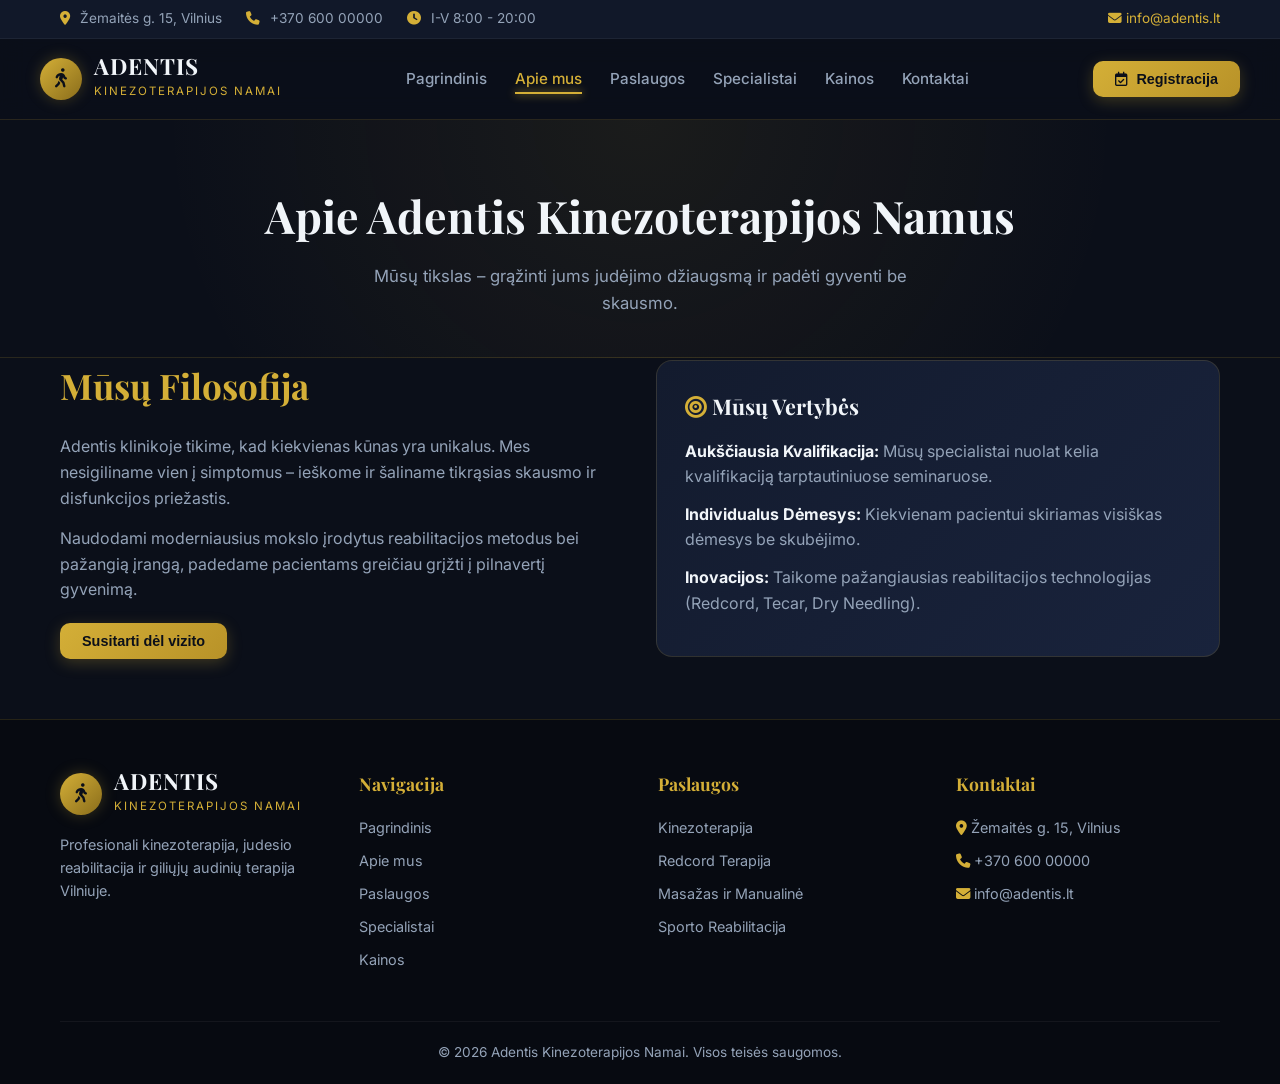
==== apie-mus.html @ c5344445 "Add files via upload" ====
<!DOCTYPE html>
<html lang="lt">
<head>
    <meta charset="UTF-8">
    <meta name="viewport" content="width=device-width, initial-scale=1.0">
    <title>Apie Mus - Adentis Kinezoterapijos Namai</title>
    <link rel="preconnect" href="https://fonts.googleapis.com">
    <link rel="preconnect" href="https://fonts.gstatic.com" crossorigin>
    <link href="https://fonts.googleapis.com/css2?family=Inter:wght@300;400;500;600;700&family=Playfair+Display:ital,wght@0,400;0,600;0,700;1,400&display=swap" rel="stylesheet">
    <link rel="stylesheet" href="https://cdnjs.cloudflare.com/ajax/libs/font-awesome/6.4.0/css/all.min.css">
    <style>
        :root {
            --bg-dark: #0b0f19;
            --bg-card: #131b2e;
            --bg-card-hover: #1c2742;
            --accent-gold: #d4af37;
            --accent-gold-light: #f3e5ab;
            --accent-gold-glow: rgba(212, 175, 55, 0.25);
            --text-main: #f1f5f9;
            --text-muted: #94a3b8;
            --border-color: rgba(212, 175, 55, 0.15);
            --border-glow: rgba(212, 175, 55, 0.4);
            --radius-lg: 16px;
            --radius-md: 10px;
            --radius-sm: 6px;
            --transition: all 0.3s cubic-bezier(0.4, 0, 0.2, 1);
        }

        * {
            margin: 0;
            padding: 0;
            box-sizing: border-box;
        }

        body {
            font-family: 'Inter', sans-serif;
            background-color: var(--bg-dark);
            color: var(--text-main);
            line-height: 1.6;
            overflow-x: hidden;
            display: flex;
            flex-direction: column;
            min-height: 100vh;
        }

        h1, h2, h3, h4, .brand-font {
            font-family: 'Playfair Display', serif;
        }

        a {
            color: inherit;
            text-decoration: none;
        }

        header {
            position: sticky;
            top: 0;
            z-index: 1000;
            background: rgba(11, 15, 25, 0.92);
            backdrop-filter: blur(12px);
            border-bottom: 1px solid var(--border-color);
        }

        .header-top {
            background: rgba(19, 27, 46, 0.8);
            border-bottom: 1px solid rgba(255, 255, 255, 0.05);
            padding: 8px 0;
            font-size: 0.85rem;
            color: var(--text-muted);
        }

        .container {
            max-width: 1200px;
            margin: 0 auto;
            padding: 0 20px;
        }

        .top-flex {
            display: flex;
            justify-content: space-between;
            align-items: center;
        }

        .top-info span {
            margin-right: 20px;
        }

        .top-info i {
            color: var(--accent-gold);
            margin-right: 6px;
        }

        .navbar {
            display: flex;
            justify-content: space-between;
            align-items: center;
            padding: 16px 0;
        }

        .logo {
            display: flex;
            align-items: center;
            gap: 12px;
        }

        .logo-icon {
            width: 42px;
            height: 42px;
            border-radius: 50%;
            background: linear-gradient(135deg, var(--accent-gold), #8a6d1b);
            display: flex;
            align-items: center;
            justify-content: center;
            color: #0b0f19;
            font-size: 1.2rem;
            box-shadow: 0 0 15px var(--accent-gold-glow);
        }

        .logo-text h2 {
            font-size: 1.4rem;
            letter-spacing: 1px;
            color: var(--text-main);
            text-transform: uppercase;
            line-height: 1;
        }

        .logo-text span {
            font-size: 0.72rem;
            color: var(--accent-gold);
            letter-spacing: 2px;
            text-transform: uppercase;
        }

        .nav-menu {
            display: flex;
            list-style: none;
            gap: 28px;
            align-items: center;
        }

        .nav-link {
            font-size: 0.95rem;
            font-weight: 500;
            color: var(--text-muted);
            transition: var(--transition);
            position: relative;
            padding: 6px 0;
        }

        .nav-link:hover, .nav-link.active {
            color: var(--accent-gold);
        }

        .nav-link.active::after {
            content: '';
            position: absolute;
            bottom: 0;
            left: 0;
            width: 100%;
            height: 2px;
            background: var(--accent-gold);
            box-shadow: 0 0 8px var(--accent-gold);
        }

        .btn-gold {
            background: linear-gradient(135deg, var(--accent-gold), #b89228);
            color: #0b0f19;
            padding: 10px 22px;
            border-radius: var(--radius-md);
            font-weight: 600;
            font-size: 0.9rem;
            border: none;
            cursor: pointer;
            transition: var(--transition);
            display: inline-flex;
            align-items: center;
            gap: 8px;
            box-shadow: 0 4px 15px var(--accent-gold-glow);
        }

        .btn-gold:hover {
            transform: translateY(-2px);
            box-shadow: 0 6px 20px rgba(212, 175, 55, 0.4);
            background: linear-gradient(135deg, #e5be42, var(--accent-gold));
        }

        .btn-outline {
            background: transparent;
            border: 1px solid var(--accent-gold);
            color: var(--accent-gold);
            padding: 10px 22px;
            border-radius: var(--radius-md);
            font-weight: 600;
            font-size: 0.9rem;
            cursor: pointer;
            transition: var(--transition);
            display: inline-flex;
            align-items: center;
            gap: 8px;
        }

        .btn-outline:hover {
            background: var(--accent-gold-glow);
            color: var(--accent-gold-light);
        }

        .page-hero {
            padding: 60px 0 40px;
            text-align: center;
            background: radial-gradient(circle at top center, rgba(212, 175, 55, 0.08) 0%, transparent 70%);
            border-bottom: 1px solid var(--border-color);
        }

        .page-hero h1 {
            font-size: 2.8rem;
            margin-bottom: 12px;
            color: var(--text-main);
        }

        .page-hero p {
            color: var(--text-muted);
            max-width: 600px;
            margin: 0 auto;
            font-size: 1.05rem;
        }

        main {
            flex: 1;
            padding: 50px 0;
        }

        .grid-3 {
            display: grid;
            grid-template-columns: repeat(auto-fit, minmax(320px, 1fr));
            gap: 28px;
        }

        .grid-2 {
            display: grid;
            grid-template-columns: repeat(auto-fit, minmax(450px, 1fr));
            gap: 32px;
        }

        .card {
            background: var(--bg-card);
            border: 1px solid var(--border-color);
            border-radius: var(--radius-lg);
            padding: 28px;
            transition: var(--transition);
        }

        .card:hover {
            transform: translateY(-5px);
            border-color: var(--border-glow);
            box-shadow: 0 10px 30px rgba(0, 0, 0, 0.4);
        }

        .card-icon {
            width: 54px;
            height: 54px;
            border-radius: 12px;
            background: rgba(212, 175, 55, 0.1);
            color: var(--accent-gold);
            display: flex;
            align-items: center;
            justify-content: center;
            font-size: 1.5rem;
            margin-bottom: 20px;
        }

        .card h3 {
            font-size: 1.35rem;
            margin-bottom: 12px;
        }

        .card p {
            color: var(--text-muted);
            font-size: 0.95rem;
            margin-bottom: 20px;
        }

        footer {
            background: #070a11;
            border-top: 1px solid var(--border-color);
            padding: 50px 0 20px;
            margin-top: auto;
        }

        .footer-grid {
            display: grid;
            grid-template-columns: repeat(auto-fit, minmax(220px, 1fr));
            gap: 35px;
            margin-bottom: 40px;
        }

        .footer-col h4 {
            font-size: 1.1rem;
            color: var(--accent-gold);
            margin-bottom: 18px;
        }

        .footer-col p, .footer-col li {
            color: var(--text-muted);
            font-size: 0.9rem;
            margin-bottom: 10px;
            list-style: none;
        }

        .footer-col a:hover {
            color: var(--accent-gold);
        }

        .footer-bottom {
            text-align: center;
            padding-top: 20px;
            border-top: 1px solid rgba(255,255,255,0.05);
            color: var(--text-muted);
            font-size: 0.85rem;
        }

        .modal-overlay {
            position: fixed;
            top: 0;
            left: 0;
            width: 100%;
            height: 100%;
            background: rgba(0,0,0,0.8);
            backdrop-filter: blur(8px);
            z-index: 2000;
            display: none;
            align-items: center;
            justify-content: center;
            padding: 20px;
        }

        .modal-overlay.active {
            display: flex;
        }

        .modal {
            background: var(--bg-card);
            border: 1px solid var(--border-glow);
            border-radius: var(--radius-lg);
            width: 100%;
            max-width: 550px;
            padding: 32px;
            position: relative;
            box-shadow: 0 20px 50px rgba(0,0,0,0.6);
        }

        .modal-close {
            position: absolute;
            top: 18px;
            right: 18px;
            background: transparent;
            border: none;
            color: var(--text-muted);
            font-size: 1.2rem;
            cursor: pointer;
        }

        .modal-close:hover {
            color: var(--accent-gold);
        }

        .form-group {
            margin-bottom: 18px;
        }

        .form-group label {
            display: block;
            margin-bottom: 6px;
            font-size: 0.88rem;
            color: var(--text-muted);
        }

        .form-control {
            width: 100%;
            padding: 12px 14px;
            background: #0b0f19;
            border: 1px solid var(--border-color);
            border-radius: var(--radius-md);
            color: var(--text-main);
            font-size: 0.95rem;
        }

        .form-control:focus {
            outline: none;
            border-color: var(--accent-gold);
        }
    </style>
</head>
<body>
    <div class="header-top">
        <div class="container top-flex">
            <div class="top-info">
                <span><i class="fa-solid fa-location-dot"></i> Žemaitės g. 15, Vilnius</span>
                <span><i class="fa-solid fa-phone"></i> +370 600 00000</span>
                <span><i class="fa-solid fa-clock"></i> I-V 8:00 - 20:00</span>
            </div>
            <div>
                <a href="kontaktai.html" style="color: var(--accent-gold);"><i class="fa-solid fa-envelope"></i> info@adentis.lt</a>
            </div>
        </div>
    </div>

    <header>
        <div class="container navbar">
            <a href="index.html" class="logo">
                <div class="logo-icon"><i class="fa-solid fa-person-walking"></i></div>
                <div class="logo-text">
                    <h2>ADENTIS</h2>
                    <span>Kinezoterapijos Namai</span>
                </div>
            </a>
            <ul class="nav-menu">
                <li><a href="index.html" class="nav-link ">Pagrindinis</a></li>
                <li><a href="apie-mus.html" class="nav-link active">Apie mus</a></li>
                <li><a href="paslaugos.html" class="nav-link ">Paslaugos</a></li>
                <li><a href="specialistai.html" class="nav-link ">Specialistai</a></li>
                <li><a href="kainos.html" class="nav-link ">Kainos</a></li>
                <li><a href="kontaktai.html" class="nav-link ">Kontaktai</a></li>
            </ul>
            <button class="btn-gold" onclick="openModal()"><i class="fa-regular fa-calendar-check"></i> Registracija</button>
        </div>
    </header>

    <div class="page-hero">
        <div class="container">
            <h1>Apie Adentis Kinezoterapijos Namus</h1>
            <p>Mūsų tikslas – grąžinti jums judėjimo džiaugsmą ir padėti gyventi be skausmo.</p>
        </div>
    </div>

    <main class="container">
        <div class="grid-2" style="align-items: center; margin-bottom: 60px;">
            <div>
                <h2 style="font-size: 2.2rem; margin-bottom: 20px; color: var(--accent-gold);">Mūsų Filosofija</h2>
                <p style="color: var(--text-muted); margin-bottom: 15px;">Adentis klinikoje tikime, kad kiekvienas kūnas yra unikalus. Mes nesigiliname vien į simptomus – ieškome ir šaliname tikrąsias skausmo ir disfunkcijos priežastis.</p>
                <p style="color: var(--text-muted); margin-bottom: 20px;">Naudodami moderniausius mokslo įrodytus reabilitacijos metodus bei pažangią įrangą, padedame pacientams greičiau grįžti į pilnavertį gyvenimą.</p>
                <button class="btn-gold" onclick="openModal()">Susitarti dėl vizito</button>
            </div>
            <div class="card" style="background: linear-gradient(135deg, var(--bg-card), #19233c);">
                <h3 style="margin-bottom: 15px;"><i class="fa-solid fa-bullseye" style="color: var(--accent-gold);"></i> Mūsų Vertybės</h3>
                <ul style="list-style: none; color: var(--text-muted);">
                    <li style="margin-bottom: 12px;"><strong style="color: var(--text-main);">Aukščiausia Kvalifikacija:</strong> Mūsų specialistai nuolat kelia kvalifikaciją tarptautiniuose seminaruose.</li>
                    <li style="margin-bottom: 12px;"><strong style="color: var(--text-main);">Individualus Dėmesys:</strong> Kiekvienam pacientui skiriamas visiškas dėmesys be skubėjimo.</li>
                    <li style="margin-bottom: 12px;"><strong style="color: var(--text-main);">Inovacijos:</strong> Taikome pažangiausias reabilitacijos technologijas (Redcord, Tecar, Dry Needling).</li>
                </ul>
            </div>
        </div>
    </main>

    <footer>
        <div class="container">
            <div class="footer-grid">
                <div class="footer-col">
                    <div class="logo" style="margin-bottom: 15px;">
                        <div class="logo-icon"><i class="fa-solid fa-person-walking"></i></div>
                        <div class="logo-text">
                            <h2>ADENTIS</h2>
                            <span>Kinezoterapijos Namai</span>
                        </div>
                    </div>
                    <p>Profesionali kinezoterapija, judesio reabilitacija ir giliųjų audinių terapija Vilniuje.</p>
                </div>
                <div class="footer-col">
                    <h4>Navigacija</h4>
                    <ul>
                        <li><a href="index.html">Pagrindinis</a></li>
                        <li><a href="apie-mus.html">Apie mus</a></li>
                        <li><a href="paslaugos.html">Paslaugos</a></li>
                        <li><a href="specialistai.html">Specialistai</a></li>
                        <li><a href="kainos.html">Kainos</a></li>
                    </ul>
                </div>
                <div class="footer-col">
                    <h4>Paslaugos</h4>
                    <ul>
                        <li><a href="paslaugos.html">Kinezoterapija</a></li>
                        <li><a href="paslaugos.html">Redcord Terapija</a></li>
                        <li><a href="paslaugos.html">Masažas ir Manualinė</a></li>
                        <li><a href="paslaugos.html">Sporto Reabilitacija</a></li>
                    </ul>
                </div>
                <div class="footer-col">
                    <h4>Kontaktai</h4>
                    <p><i class="fa-solid fa-location-dot" style="color:var(--accent-gold);"></i> Žemaitės g. 15, Vilnius</p>
                    <p><i class="fa-solid fa-phone" style="color:var(--accent-gold);"></i> +370 600 00000</p>
                    <p><i class="fa-solid fa-envelope" style="color:var(--accent-gold);"></i> info@adentis.lt</p>
                </div>
            </div>
            <div class="footer-bottom">
                <p>&copy; 2026 Adentis Kinezoterapijos Namai. Visos teisės saugomos.</p>
            </div>
        </div>
    </footer>

    <div class="modal-overlay" id="bookingModal">
        <div class="modal">
            <button class="modal-close" onclick="closeModal()"><i class="fa-solid fa-xmark"></i></button>
            <h2 style="margin-bottom: 8px; color: var(--accent-gold);">Registracija Vizitui</h2>
            <p style="color: var(--text-muted); font-size:0.9rem; margin-bottom:20px;">Užpildykite formą ir mes susisieksime patvirtinti laiką.</p>
            <form onsubmit="handleBooking(event)">
                <div class="form-group">
                    <label>Vardas Pavardė</label>
                    <input type="text" class="form-control" required placeholder="Vardas Pavardė">
                </div>
                <div class="form-group">
                    <label>Telefonas</label>
                    <input type="tel" class="form-control" required placeholder="+370 600 00000">
                </div>
                <div class="form-group">
                    <label>Paslauga</label>
                    <select class="form-control">
                        <option>Kinezoterapeuto konsultacija</option>
                        <option>Redcord terapija</option>
                        <option>Gydomasis masažas</option>
                        <option>Manualinė terapija</option>
                    </select>
                </div>
                <div class="form-group">
                    <label>Pageidaujama data</label>
                    <input type="date" class="form-control" required>
                </div>
                <button type="submit" class="btn-gold" style="width:100%; justify-content:center; margin-top:10px;">Potvirtinti Registraciją</button>
            </form>
        </div>
    </div>

    <script>
        function openModal() {
            document.getElementById('bookingModal').classList.add('active');
        }
        function closeModal() {
            document.getElementById('bookingModal').classList.remove('active');
        }
        function handleBooking(e) {
            e.preventDefault();
            alert('Ačiū! Jūsų registracija gauta. Susisieksime artimiausiu metu.');
            closeModal();
        }
    </script>
</body>
</html>
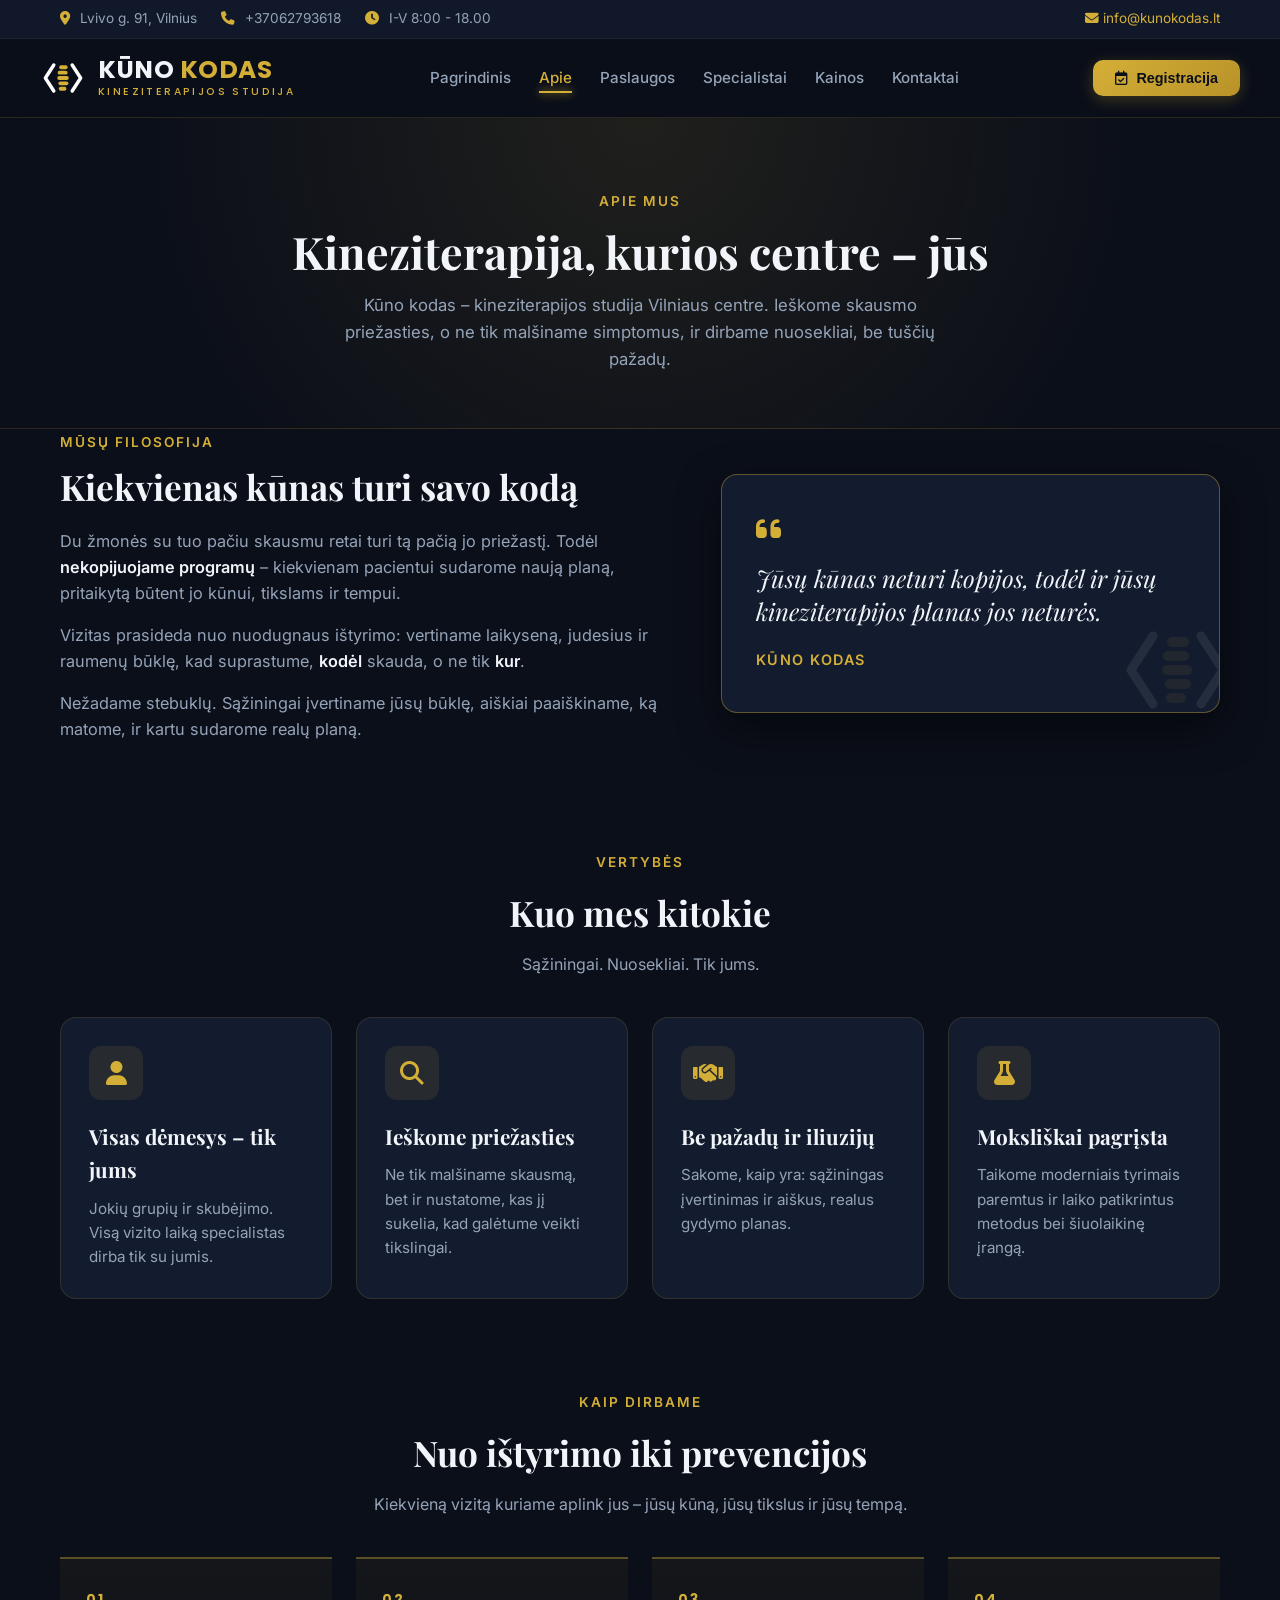
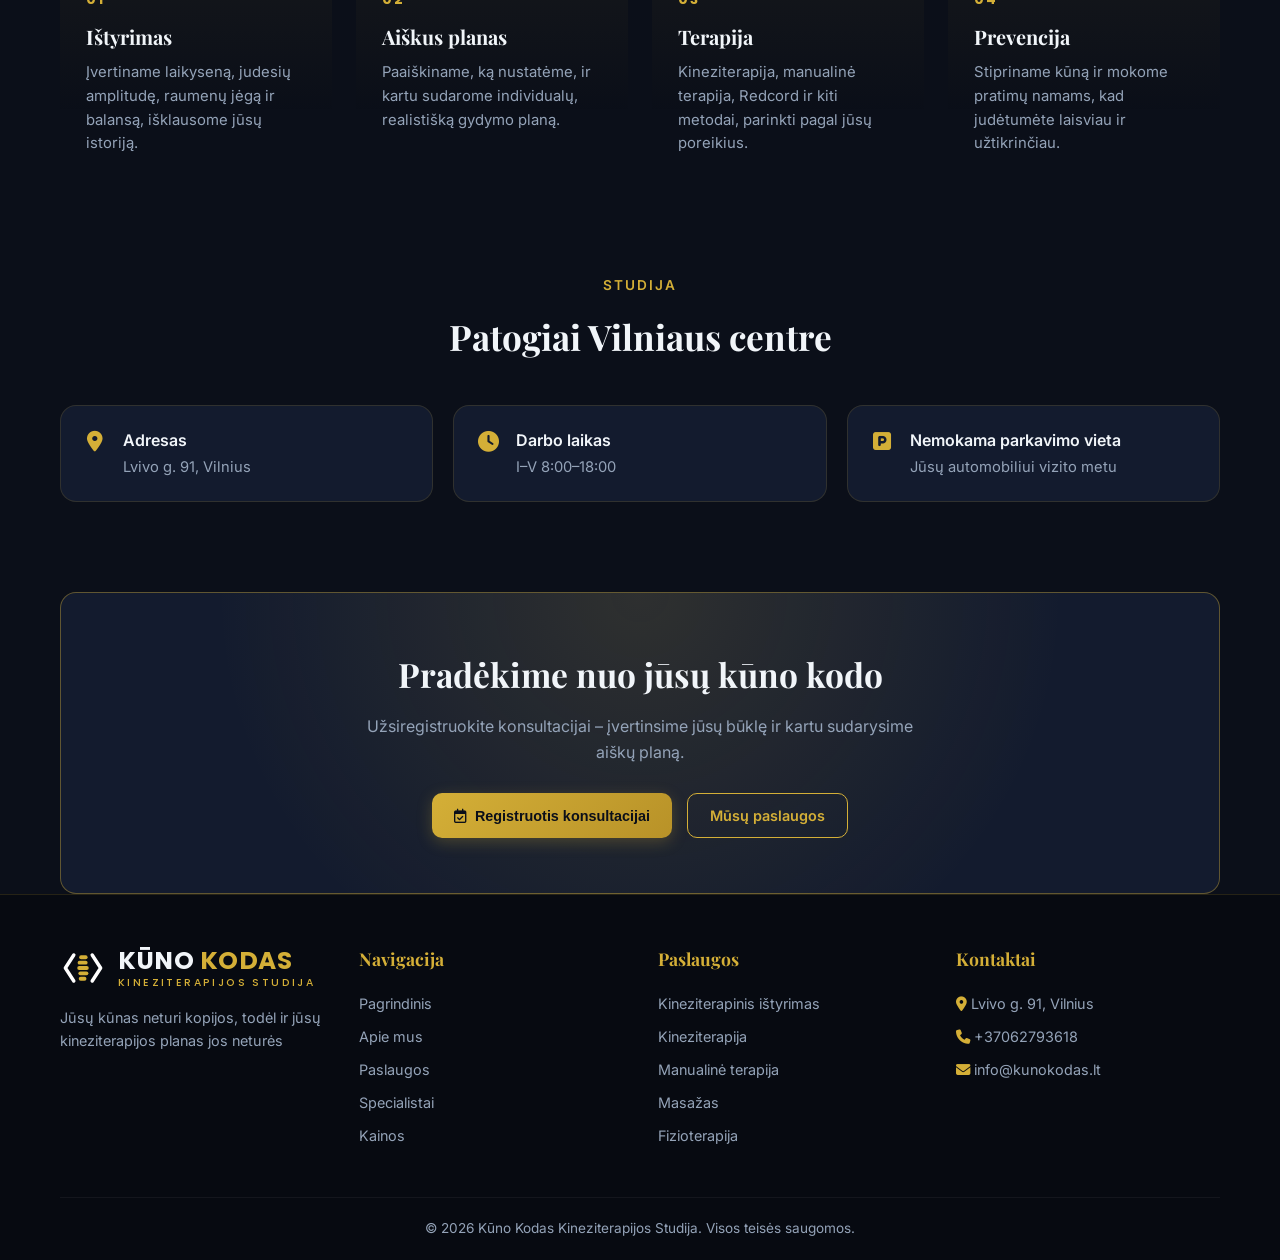
==== commit e6f799cf: "Add files via upload" ====
--- a/apie-mus.html
+++ b/apie-mus.html
@@ -3,11 +3,13 @@
 <head>
     <meta charset="UTF-8">
     <meta name="viewport" content="width=device-width, initial-scale=1.0">
-    <title>Apie Mus - Adentis Kinezoterapijos Namai</title>
+    <title>Apie mus - Kūno kodas</title>
+    <meta name="description" content="Kūno kodas – kineziterapijos studija Vilniaus centre. Individualus požiūris, sąžiningas ištyrimas ir aiškus gydymo planas be tuščių pažadų.">
     <link rel="preconnect" href="https://fonts.googleapis.com">
     <link rel="preconnect" href="https://fonts.gstatic.com" crossorigin>
-    <link href="https://fonts.googleapis.com/css2?family=Inter:wght@300;400;500;600;700&family=Playfair+Display:ital,wght@0,400;0,600;0,700;1,400&display=swap" rel="stylesheet">
+    <link href="https://fonts.googleapis.com/css2?family=Inter:wght@300;400;500;600;700&family=Poppins:wght@500;700&family=Playfair+Display:ital,wght@0,400;0,600;0,700;1,400&display=swap" rel="stylesheet">
     <link rel="stylesheet" href="https://cdnjs.cloudflare.com/ajax/libs/font-awesome/6.4.0/css/all.min.css">
+    <link rel="icon" type="image/svg+xml" href="data:image/svg+xml,%3Csvg xmlns='http://www.w3.org/2000/svg' viewBox='0 0 120 120'%3E%3Crect width='120' height='120' rx='24' fill='%230b0f19'/%3E%3Cpath d='M36 26 L14 60 L36 94 M84 26 L106 60 L84 94' fill='none' stroke='%23fff' stroke-width='9' stroke-linecap='round' stroke-linejoin='round'/%3E%3Cg fill='%23d4af37'%3E%3Crect x='50' y='27' width='22' height='10' rx='5'/%3E%3Crect x='46' y='41' width='26' height='10' rx='5'/%3E%3Crect x='45' y='55' width='30' height='10' rx='5'/%3E%3Crect x='48' y='69' width='26' height='10' rx='5'/%3E%3Crect x='49' y='83' width='20' height='10' rx='5'/%3E%3C/g%3E%3C/svg%3E">
     <style>
         :root {
             --bg-dark: #0b0f19;
@@ -97,40 +99,61 @@
             padding: 16px 0;
         }
 
+        /* ---------- LOGO ---------- */
         .logo {
             display: flex;
             align-items: center;
             gap: 12px;
         }
 
-        .logo-icon {
-            width: 42px;
-            height: 42px;
-            border-radius: 50%;
-            background: linear-gradient(135deg, var(--accent-gold), #8a6d1b);
+        .logo-mark {
+            width: 46px;
+            height: 46px;
+            flex-shrink: 0;
+            transition: var(--transition);
+        }
+
+        .logo:hover .logo-mark {
+            transform: scale(1.06);
+            filter: drop-shadow(0 0 8px var(--accent-gold-glow));
+        }
+
+        .logo-mark .spine {
+            fill: var(--accent-gold);
+        }
+
+        .logo-text {
             display: flex;
-            align-items: center;
-            justify-content: center;
-            color: #0b0f19;
-            font-size: 1.2rem;
-            box-shadow: 0 0 15px var(--accent-gold-glow);
+            flex-direction: column;
+            gap: 4px;
         }
 
         .logo-text h2 {
-            font-size: 1.4rem;
-            letter-spacing: 1px;
+            font-family: 'Poppins', sans-serif;
+            font-weight: 700;
+            font-size: 1.55rem;
+            letter-spacing: 0.5px;
             color: var(--text-main);
             text-transform: uppercase;
             line-height: 1;
         }
 
+        .logo-text h2 em {
+            font-style: normal;
+            color: var(--accent-gold);
+        }
+
         .logo-text span {
-            font-size: 0.72rem;
-            color: var(--accent-gold);
-            letter-spacing: 2px;
+            font-family: 'Poppins', sans-serif;
+            font-weight: 500;
+            font-size: 0.66rem;
+            color: var(--accent-gold);
+            letter-spacing: 2.4px;
             text-transform: uppercase;
-        }
-
+            line-height: 1;
+        }
+
+        /* ---------- NAVIGATION ---------- */
         .nav-menu {
             display: flex;
             list-style: none;
@@ -204,41 +227,140 @@
             color: var(--accent-gold-light);
         }
 
+        /* ---------- PAGE HERO ---------- */
         .page-hero {
-            padding: 60px 0 40px;
+            padding: 70px 0 55px;
             text-align: center;
-            background: radial-gradient(circle at top center, rgba(212, 175, 55, 0.08) 0%, transparent 70%);
+            background: radial-gradient(circle at top center, rgba(212, 175, 55, 0.1) 0%, transparent 70%);
             border-bottom: 1px solid var(--border-color);
+        }
+
+        .eyebrow {
+            display: inline-block;
+            color: var(--accent-gold);
+            letter-spacing: 2px;
+            text-transform: uppercase;
+            font-weight: 600;
+            font-size: 0.85rem;
+            margin-bottom: 12px;
         }
 
         .page-hero h1 {
             font-size: 2.8rem;
-            margin-bottom: 12px;
+            margin-bottom: 14px;
             color: var(--text-main);
+            line-height: 1.2;
         }
 
         .page-hero p {
+            color: var(--text-muted);
+            max-width: 640px;
+            margin: 0 auto;
+            font-size: 1.05rem;
+        }
+
+        main {
+            flex: 1;
+            padding: 60px 0;
+        }
+
+        section + section {
+            margin-top: 90px;
+        }
+
+        .section-title {
+            text-align: center;
+            margin-bottom: 40px;
+        }
+
+        .section-title h2 {
+            font-size: 2.2rem;
+            margin-bottom: 10px;
+        }
+
+        .section-title p {
             color: var(--text-muted);
             max-width: 600px;
             margin: 0 auto;
-            font-size: 1.05rem;
-        }
-
-        main {
-            flex: 1;
-            padding: 50px 0;
-        }
-
-        .grid-3 {
+        }
+
+        /* ---------- STORY ---------- */
+        .story {
             display: grid;
-            grid-template-columns: repeat(auto-fit, minmax(320px, 1fr));
-            gap: 28px;
-        }
-
-        .grid-2 {
+            grid-template-columns: 1.1fr 0.9fr;
+            gap: 50px;
+            align-items: center;
+        }
+
+        .story h2 {
+            font-size: 2.2rem;
+            margin-bottom: 20px;
+            line-height: 1.2;
+        }
+
+        .story p {
+            color: var(--text-muted);
+            margin-bottom: 16px;
+            font-size: 1.02rem;
+        }
+
+        .story p strong {
+            color: var(--text-main);
+            font-weight: 600;
+        }
+
+        .quote-card {
+            background: var(--bg-card);
+            border: 1px solid var(--border-glow);
+            border-radius: var(--radius-lg);
+            padding: 40px 34px;
+            box-shadow: 0 15px 40px rgba(0, 0, 0, 0.5);
+            position: relative;
+            overflow: hidden;
+        }
+
+        .quote-card .quote-mark {
+            width: 120px;
+            height: 120px;
+            position: absolute;
+            right: -18px;
+            bottom: -18px;
+            opacity: 0.08;
+        }
+
+        .quote-card .quote-mark .spine {
+            fill: var(--accent-gold);
+        }
+
+        .quote-card i {
+            color: var(--accent-gold);
+            font-size: 1.8rem;
+            margin-bottom: 18px;
+            display: block;
+        }
+
+        .quote-card blockquote {
+            font-family: 'Playfair Display', serif;
+            font-size: 1.5rem;
+            line-height: 1.4;
+            font-style: italic;
+            margin-bottom: 18px;
+        }
+
+        .quote-card cite {
+            color: var(--accent-gold);
+            font-style: normal;
+            font-size: 0.9rem;
+            letter-spacing: 1.5px;
+            text-transform: uppercase;
+            font-weight: 600;
+        }
+
+        /* ---------- CARDS ---------- */
+        .grid-4 {
             display: grid;
-            grid-template-columns: repeat(auto-fit, minmax(450px, 1fr));
-            gap: 32px;
+            grid-template-columns: repeat(auto-fit, minmax(250px, 1fr));
+            gap: 24px;
         }
 
         .card {
@@ -269,16 +391,116 @@
         }
 
         .card h3 {
-            font-size: 1.35rem;
+            font-size: 1.3rem;
+            margin-bottom: 10px;
+        }
+
+        .card p {
+            color: var(--text-muted);
+            font-size: 0.95rem;
+        }
+
+        /* ---------- PROCESS ---------- */
+        .steps {
+            display: grid;
+            grid-template-columns: repeat(auto-fit, minmax(230px, 1fr));
+            gap: 24px;
+            counter-reset: step;
+        }
+
+        .step {
+            position: relative;
+            padding: 30px 26px 26px;
+            border-top: 2px solid var(--border-glow);
+            background: linear-gradient(180deg, rgba(212, 175, 55, 0.05), transparent 70%);
+            border-radius: 0 0 var(--radius-lg) var(--radius-lg);
+        }
+
+        .step-num {
+            font-family: 'Poppins', sans-serif;
+            font-weight: 700;
+            font-size: 0.85rem;
+            color: var(--accent-gold);
+            letter-spacing: 2px;
+            margin-bottom: 10px;
+            display: block;
+        }
+
+        .step h3 {
+            font-size: 1.25rem;
+            margin-bottom: 8px;
+        }
+
+        .step p {
+            color: var(--text-muted);
+            font-size: 0.93rem;
+        }
+
+        /* ---------- LOCATION ---------- */
+        .info-strip {
+            display: grid;
+            grid-template-columns: repeat(auto-fit, minmax(240px, 1fr));
+            gap: 20px;
+        }
+
+        .info-item {
+            display: flex;
+            gap: 16px;
+            align-items: flex-start;
+            background: var(--bg-card);
+            border: 1px solid var(--border-color);
+            border-radius: var(--radius-lg);
+            padding: 22px;
+        }
+
+        .info-item i {
+            color: var(--accent-gold);
+            font-size: 1.3rem;
+            margin-top: 3px;
+            width: 24px;
+            text-align: center;
+        }
+
+        .info-item h4 {
+            font-family: 'Inter', sans-serif;
+            font-weight: 600;
+            font-size: 1rem;
+            margin-bottom: 2px;
+        }
+
+        .info-item p {
+            color: var(--text-muted);
+            font-size: 0.92rem;
+        }
+
+        /* ---------- CTA ---------- */
+        .cta {
+            text-align: center;
+            background: radial-gradient(circle at 50% 0%, rgba(212, 175, 55, 0.14) 0%, transparent 65%), var(--bg-card);
+            border: 1px solid var(--border-glow);
+            border-radius: var(--radius-lg);
+            padding: 55px 30px;
+        }
+
+        .cta h2 {
+            font-size: 2.1rem;
             margin-bottom: 12px;
         }
 
-        .card p {
-            color: var(--text-muted);
-            font-size: 0.95rem;
-            margin-bottom: 20px;
-        }
-
+        .cta p {
+            color: var(--text-muted);
+            max-width: 560px;
+            margin: 0 auto 28px;
+        }
+
+        .cta-buttons {
+            display: flex;
+            gap: 15px;
+            justify-content: center;
+            flex-wrap: wrap;
+        }
+
+        /* ---------- FOOTER ---------- */
         footer {
             background: #070a11;
             border-top: 1px solid var(--border-color);
@@ -318,6 +540,7 @@
             font-size: 0.85rem;
         }
 
+        /* ---------- MODAL ---------- */
         .modal-overlay {
             position: fixed;
             top: 0;
@@ -388,38 +611,58 @@
             outline: none;
             border-color: var(--accent-gold);
         }
+
+        /* ---------- RESPONSIVE ---------- */
+        @media (max-width: 900px) {
+            .story {
+                grid-template-columns: 1fr;
+                gap: 35px;
+            }
+            .page-hero h1 {
+                font-size: 2.2rem;
+            }
+        }
     </style>
 </head>
 <body>
     <div class="header-top">
         <div class="container top-flex">
             <div class="top-info">
-                <span><i class="fa-solid fa-location-dot"></i> Žemaitės g. 15, Vilnius</span>
-                <span><i class="fa-solid fa-phone"></i> +370 600 00000</span>
-                <span><i class="fa-solid fa-clock"></i> I-V 8:00 - 20:00</span>
+                <span><i class="fa-solid fa-location-dot"></i> Lvivo g. 91, Vilnius</span>
+                <span><i class="fa-solid fa-phone"></i> +37062793618 </span>
+                <span><i class="fa-solid fa-clock"></i> I-V 8:00 - 18.00</span>
             </div>
             <div>
-                <a href="kontaktai.html" style="color: var(--accent-gold);"><i class="fa-solid fa-envelope"></i> info@adentis.lt</a>
+                <a href="kontaktai.html" style="color: var(--accent-gold);"><i class="fa-solid fa-envelope"></i> info@kunokodas.lt</a>
             </div>
         </div>
     </div>
 
     <header>
         <div class="container navbar">
-            <a href="index.html" class="logo">
-                <div class="logo-icon"><i class="fa-solid fa-person-walking"></i></div>
+            <a href="index.html" class="logo" aria-label="Kūno kodas – pagrindinis">
+                <svg class="logo-mark" viewBox="0 0 120 120" aria-hidden="true">
+                    <path d="M36 26 L14 60 L36 94 M84 26 L106 60 L84 94" fill="none" stroke="#ffffff" stroke-width="9" stroke-linecap="round" stroke-linejoin="round"/>
+                    <g class="spine">
+                        <rect x="50" y="27" width="22" height="10" rx="5"/>
+                        <rect x="46" y="41" width="26" height="10" rx="5"/>
+                        <rect x="45" y="55" width="30" height="10" rx="5"/>
+                        <rect x="48" y="69" width="26" height="10" rx="5"/>
+                        <rect x="49" y="83" width="20" height="10" rx="5"/>
+                    </g>
+                </svg>
                 <div class="logo-text">
-                    <h2>ADENTIS</h2>
-                    <span>Kinezoterapijos Namai</span>
+                    <h2>Kūno <em>kodas</em></h2>
+                    <span>Kineziterapijos studija</span>
                 </div>
             </a>
             <ul class="nav-menu">
-                <li><a href="index.html" class="nav-link ">Pagrindinis</a></li>
-                <li><a href="apie-mus.html" class="nav-link active">Apie mus</a></li>
-                <li><a href="paslaugos.html" class="nav-link ">Paslaugos</a></li>
-                <li><a href="specialistai.html" class="nav-link ">Specialistai</a></li>
-                <li><a href="kainos.html" class="nav-link ">Kainos</a></li>
-                <li><a href="kontaktai.html" class="nav-link ">Kontaktai</a></li>
+                <li><a href="index.html" class="nav-link">Pagrindinis</a></li>
+                <li><a href="apie-mus.html" class="nav-link active">Apie</a></li>
+                <li><a href="paslaugos.html" class="nav-link">Paslaugos</a></li>
+                <li><a href="specialistai.html" class="nav-link">Specialistai</a></li>
+                <li><a href="kainos.html" class="nav-link">Kainos</a></li>
+                <li><a href="kontaktai.html" class="nav-link">Kontaktai</a></li>
             </ul>
             <button class="btn-gold" onclick="openModal()"><i class="fa-regular fa-calendar-check"></i> Registracija</button>
         </div>
@@ -427,28 +670,143 @@
 
     <div class="page-hero">
         <div class="container">
-            <h1>Apie Adentis Kinezoterapijos Namus</h1>
-            <p>Mūsų tikslas – grąžinti jums judėjimo džiaugsmą ir padėti gyventi be skausmo.</p>
+            <span class="eyebrow">Apie mus</span>
+            <h1>Kineziterapija, kurios centre – jūs</h1>
+            <p>Kūno kodas – kineziterapijos studija Vilniaus centre. Ieškome skausmo priežasties, o ne tik malšiname simptomus, ir dirbame nuosekliai, be tuščių pažadų.</p>
         </div>
     </div>
 
     <main class="container">
-        <div class="grid-2" style="align-items: center; margin-bottom: 60px;">
+
+        <!-- Story -->
+        <section class="story">
             <div>
-                <h2 style="font-size: 2.2rem; margin-bottom: 20px; color: var(--accent-gold);">Mūsų Filosofija</h2>
-                <p style="color: var(--text-muted); margin-bottom: 15px;">Adentis klinikoje tikime, kad kiekvienas kūnas yra unikalus. Mes nesigiliname vien į simptomus – ieškome ir šaliname tikrąsias skausmo ir disfunkcijos priežastis.</p>
-                <p style="color: var(--text-muted); margin-bottom: 20px;">Naudodami moderniausius mokslo įrodytus reabilitacijos metodus bei pažangią įrangą, padedame pacientams greičiau grįžti į pilnavertį gyvenimą.</p>
-                <button class="btn-gold" onclick="openModal()">Susitarti dėl vizito</button>
-            </div>
-            <div class="card" style="background: linear-gradient(135deg, var(--bg-card), #19233c);">
-                <h3 style="margin-bottom: 15px;"><i class="fa-solid fa-bullseye" style="color: var(--accent-gold);"></i> Mūsų Vertybės</h3>
-                <ul style="list-style: none; color: var(--text-muted);">
-                    <li style="margin-bottom: 12px;"><strong style="color: var(--text-main);">Aukščiausia Kvalifikacija:</strong> Mūsų specialistai nuolat kelia kvalifikaciją tarptautiniuose seminaruose.</li>
-                    <li style="margin-bottom: 12px;"><strong style="color: var(--text-main);">Individualus Dėmesys:</strong> Kiekvienam pacientui skiriamas visiškas dėmesys be skubėjimo.</li>
-                    <li style="margin-bottom: 12px;"><strong style="color: var(--text-main);">Inovacijos:</strong> Taikome pažangiausias reabilitacijos technologijas (Redcord, Tecar, Dry Needling).</li>
-                </ul>
-            </div>
-        </div>
+                <span class="eyebrow">Mūsų filosofija</span>
+                <h2>Kiekvienas kūnas turi savo kodą</h2>
+                <p>Du žmonės su tuo pačiu skausmu retai turi tą pačią jo priežastį. Todėl <strong>nekopijuojame programų</strong> – kiekvienam pacientui sudarome naują planą, pritaikytą būtent jo kūnui, tikslams ir tempui.</p>
+                <p>Vizitas prasideda nuo nuodugnaus ištyrimo: vertiname laikyseną, judesius ir raumenų būklę, kad suprastume, <strong>kodėl</strong> skauda, o ne tik <strong>kur</strong>.</p>
+                <p>Nežadame stebuklų. Sąžiningai įvertiname jūsų būklę, aiškiai paaiškiname, ką matome, ir kartu sudarome realų planą.</p>
+            </div>
+            <div class="quote-card">
+                <svg class="quote-mark" viewBox="0 0 120 120" aria-hidden="true">
+                    <path d="M36 26 L14 60 L36 94 M84 26 L106 60 L84 94" fill="none" stroke="#ffffff" stroke-width="9" stroke-linecap="round" stroke-linejoin="round"/>
+                    <g class="spine">
+                        <rect x="50" y="27" width="22" height="10" rx="5"/>
+                        <rect x="46" y="41" width="26" height="10" rx="5"/>
+                        <rect x="45" y="55" width="30" height="10" rx="5"/>
+                        <rect x="48" y="69" width="26" height="10" rx="5"/>
+                        <rect x="49" y="83" width="20" height="10" rx="5"/>
+                    </g>
+                </svg>
+                <i class="fa-solid fa-quote-left" aria-hidden="true"></i>
+                <blockquote>Jūsų kūnas neturi kopijos, todėl ir jūsų kineziterapijos planas jos neturės.</blockquote>
+                <cite>Kūno kodas</cite>
+            </div>
+        </section>
+
+        <!-- Values -->
+        <section>
+            <div class="section-title">
+                <span class="eyebrow">Vertybės</span>
+                <h2>Kuo mes kitokie</h2>
+                <p>Sąžiningai. Nuosekliai. Tik jums.</p>
+            </div>
+            <div class="grid-4">
+                <div class="card">
+                    <div class="card-icon"><i class="fa-solid fa-user"></i></div>
+                    <h3>Visas dėmesys – tik jums</h3>
+                    <p>Jokių grupių ir skubėjimo. Visą vizito laiką specialistas dirba tik su jumis.</p>
+                </div>
+                <div class="card">
+                    <div class="card-icon"><i class="fa-solid fa-magnifying-glass"></i></div>
+                    <h3>Ieškome priežasties</h3>
+                    <p>Ne tik malšiname skausmą, bet ir nustatome, kas jį sukelia, kad galėtume veikti tikslingai.</p>
+                </div>
+                <div class="card">
+                    <div class="card-icon"><i class="fa-solid fa-handshake"></i></div>
+                    <h3>Be pažadų ir iliuzijų</h3>
+                    <p>Sakome, kaip yra: sąžiningas įvertinimas ir aiškus, realus gydymo planas.</p>
+                </div>
+                <div class="card">
+                    <div class="card-icon"><i class="fa-solid fa-flask"></i></div>
+                    <h3>Moksliškai pagrįsta</h3>
+                    <p>Taikome moderniais tyrimais paremtus ir laiko patikrintus metodus bei šiuolaikinę įrangą.</p>
+                </div>
+            </div>
+        </section>
+
+        <!-- Process -->
+        <section>
+            <div class="section-title">
+                <span class="eyebrow">Kaip dirbame</span>
+                <h2>Nuo ištyrimo iki prevencijos</h2>
+                <p>Kiekvieną vizitą kuriame aplink jus – jūsų kūną, jūsų tikslus ir jūsų tempą.</p>
+            </div>
+            <div class="steps">
+                <div class="step">
+                    <span class="step-num">01</span>
+                    <h3>Ištyrimas</h3>
+                    <p>Įvertiname laikyseną, judesių amplitudę, raumenų jėgą ir balansą, išklausome jūsų istoriją.</p>
+                </div>
+                <div class="step">
+                    <span class="step-num">02</span>
+                    <h3>Aiškus planas</h3>
+                    <p>Paaiškiname, ką nustatėme, ir kartu sudarome individualų, realistišką gydymo planą.</p>
+                </div>
+                <div class="step">
+                    <span class="step-num">03</span>
+                    <h3>Terapija</h3>
+                    <p>Kineziterapija, manualinė terapija, Redcord ir kiti metodai, parinkti pagal jūsų poreikius.</p>
+                </div>
+                <div class="step">
+                    <span class="step-num">04</span>
+                    <h3>Prevencija</h3>
+                    <p>Stipriname kūną ir mokome pratimų namams, kad judėtumėte laisviau ir užtikrinčiau.</p>
+                </div>
+            </div>
+        </section>
+
+        <!-- Location -->
+        <section>
+            <div class="section-title">
+                <span class="eyebrow">Studija</span>
+                <h2>Patogiai Vilniaus centre</h2>
+            </div>
+            <div class="info-strip">
+                <div class="info-item">
+                    <i class="fa-solid fa-location-dot" aria-hidden="true"></i>
+                    <div>
+                        <h4>Adresas</h4>
+                        <p>Lvivo g. 91, Vilnius</p>
+                    </div>
+                </div>
+                <div class="info-item">
+                    <i class="fa-solid fa-clock" aria-hidden="true"></i>
+                    <div>
+                        <h4>Darbo laikas</h4>
+                        <p>I–V 8:00–18:00</p>
+                    </div>
+                </div>
+                <div class="info-item">
+                    <i class="fa-solid fa-square-parking" aria-hidden="true"></i>
+                    <div>
+                        <h4>Nemokama parkavimo vieta</h4>
+                        <p>Jūsų automobiliui vizito metu</p>
+                    </div>
+                </div>
+            </div>
+        </section>
+
+        <!-- CTA -->
+        <section class="cta">
+            <h2>Pradėkime nuo jūsų kūno kodo</h2>
+            <p>Užsiregistruokite konsultacijai – įvertinsime jūsų būklę ir kartu sudarysime aiškų planą.</p>
+            <div class="cta-buttons">
+                <button class="btn-gold" onclick="openModal()"><i class="fa-regular fa-calendar-check"></i> Registruotis konsultacijai</button>
+                <a href="paslaugos.html" class="btn-outline">Mūsų paslaugos</a>
+            </div>
+        </section>
+
     </main>
 
     <footer>
@@ -456,13 +814,22 @@
             <div class="footer-grid">
                 <div class="footer-col">
                     <div class="logo" style="margin-bottom: 15px;">
-                        <div class="logo-icon"><i class="fa-solid fa-person-walking"></i></div>
+                        <svg class="logo-mark" viewBox="0 0 120 120" aria-hidden="true">
+                            <path d="M36 26 L14 60 L36 94 M84 26 L106 60 L84 94" fill="none" stroke="#ffffff" stroke-width="9" stroke-linecap="round" stroke-linejoin="round"/>
+                            <g class="spine">
+                                <rect x="50" y="27" width="22" height="10" rx="5"/>
+                                <rect x="46" y="41" width="26" height="10" rx="5"/>
+                                <rect x="45" y="55" width="30" height="10" rx="5"/>
+                                <rect x="48" y="69" width="26" height="10" rx="5"/>
+                                <rect x="49" y="83" width="20" height="10" rx="5"/>
+                            </g>
+                        </svg>
                         <div class="logo-text">
-                            <h2>ADENTIS</h2>
-                            <span>Kinezoterapijos Namai</span>
+                            <h2>Kūno <em>kodas</em></h2>
+                            <span>Kineziterapijos studija</span>
                         </div>
                     </div>
-                    <p>Profesionali kinezoterapija, judesio reabilitacija ir giliųjų audinių terapija Vilniuje.</p>
+                    <p>Jūsų kūnas neturi kopijos, todėl ir jūsų kineziterapijos planas jos neturės</p>
                 </div>
                 <div class="footer-col">
                     <h4>Navigacija</h4>
@@ -477,30 +844,31 @@
                 <div class="footer-col">
                     <h4>Paslaugos</h4>
                     <ul>
-                        <li><a href="paslaugos.html">Kinezoterapija</a></li>
-                        <li><a href="paslaugos.html">Redcord Terapija</a></li>
-                        <li><a href="paslaugos.html">Masažas ir Manualinė</a></li>
-                        <li><a href="paslaugos.html">Sporto Reabilitacija</a></li>
+                        <li><a href="paslaugos.html">Kineziterapinis ištyrimas</a></li>
+                        <li><a href="paslaugos.html">Kineziterapija</a></li>
+                        <li><a href="paslaugos.html">Manualinė terapija</a></li>
+                        <li><a href="paslaugos.html">Masažas</a></li>
+                        <li><a href="paslaugos.html">Fizioterapija</a></li>
                     </ul>
                 </div>
                 <div class="footer-col">
                     <h4>Kontaktai</h4>
-                    <p><i class="fa-solid fa-location-dot" style="color:var(--accent-gold);"></i> Žemaitės g. 15, Vilnius</p>
-                    <p><i class="fa-solid fa-phone" style="color:var(--accent-gold);"></i> +370 600 00000</p>
-                    <p><i class="fa-solid fa-envelope" style="color:var(--accent-gold);"></i> info@adentis.lt</p>
+                    <p><i class="fa-solid fa-location-dot" style="color:var(--accent-gold);"></i> Lvivo g. 91, Vilnius</p>
+                    <p><i class="fa-solid fa-phone" style="color:var(--accent-gold);"></i> +37062793618</p>
+                    <p><i class="fa-solid fa-envelope" style="color:var(--accent-gold);"></i> info@kunokodas.lt</p>
                 </div>
             </div>
             <div class="footer-bottom">
-                <p>&copy; 2026 Adentis Kinezoterapijos Namai. Visos teisės saugomos.</p>
+                <p>&copy; 2026 Kūno Kodas Kineziterapijos Studija. Visos teisės saugomos.</p>
             </div>
         </div>
     </footer>
 
     <div class="modal-overlay" id="bookingModal">
         <div class="modal">
-            <button class="modal-close" onclick="closeModal()"><i class="fa-solid fa-xmark"></i></button>
+            <button class="modal-close" onclick="closeModal()" aria-label="Uždaryti"><i class="fa-solid fa-xmark"></i></button>
             <h2 style="margin-bottom: 8px; color: var(--accent-gold);">Registracija Vizitui</h2>
-            <p style="color: var(--text-muted); font-size:0.9rem; margin-bottom:20px;">Užpildykite formą ir mes susisieksime patvirtinti laiką.</p>
+            <p style="color: var(--text-muted); font-size:0.9rem; margin-bottom:20px;">Užpildykite formą ir mes su Jumis susisieksime.</p>
             <form onsubmit="handleBooking(event)">
                 <div class="form-group">
                     <label>Vardas Pavardė</label>
@@ -513,17 +881,19 @@
                 <div class="form-group">
                     <label>Paslauga</label>
                     <select class="form-control">
-                        <option>Kinezoterapeuto konsultacija</option>
-                        <option>Redcord terapija</option>
-                        <option>Gydomasis masažas</option>
+                        <option>Kineziterapeuto konsultacija</option>
+                        <option>Individualus ištyrimas</option>
+                        <option>Kineziterapija</option>
+                        <option>Masažo terapija</option>
                         <option>Manualinė terapija</option>
+                        <option>Fizioterapija</option>
                     </select>
                 </div>
                 <div class="form-group">
-                    <label>Pageidaujama data</label>
+                    <label>Pageidaujama vizito data</label>
                     <input type="date" class="form-control" required>
                 </div>
-                <button type="submit" class="btn-gold" style="width:100%; justify-content:center; margin-top:10px;">Potvirtinti Registraciją</button>
+                <button type="submit" class="btn-gold" style="width:100%; justify-content:center; margin-top:10px;">Patvirtinti Registraciją</button>
             </form>
         </div>
     </div>
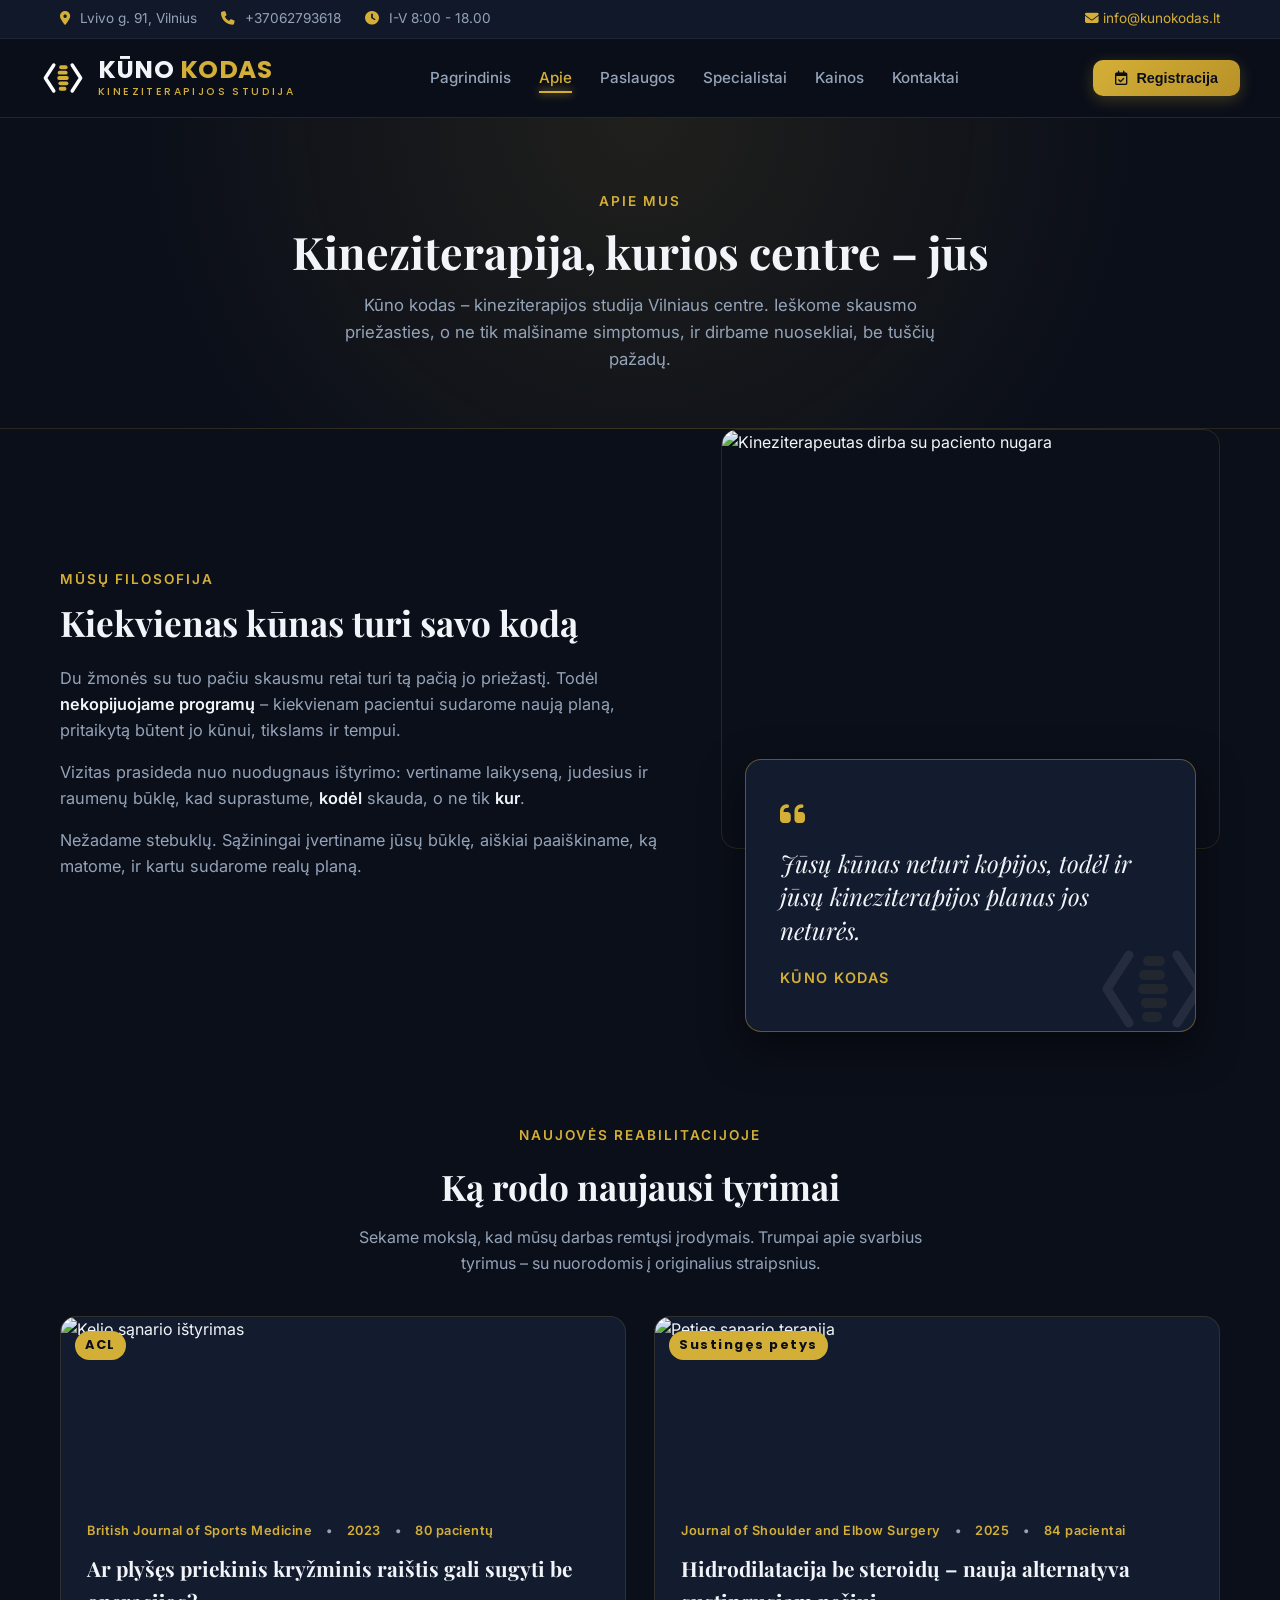
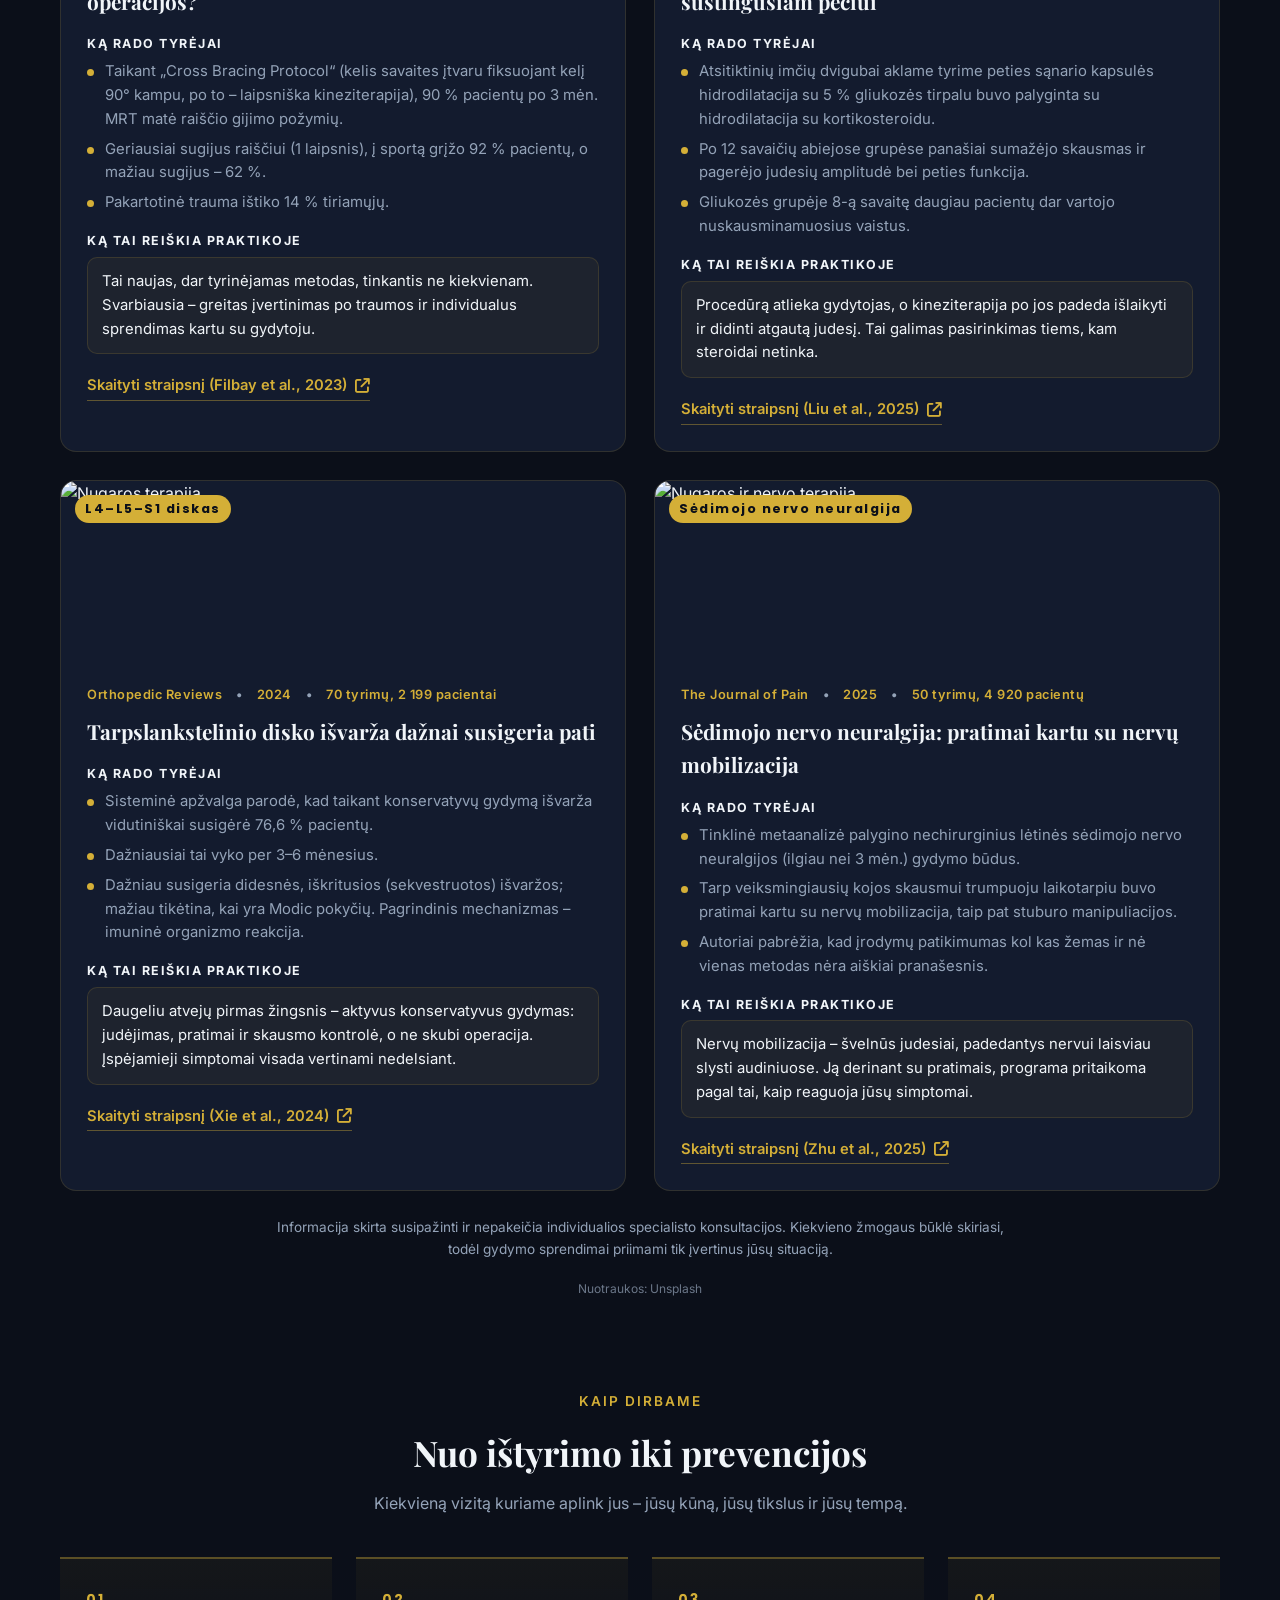
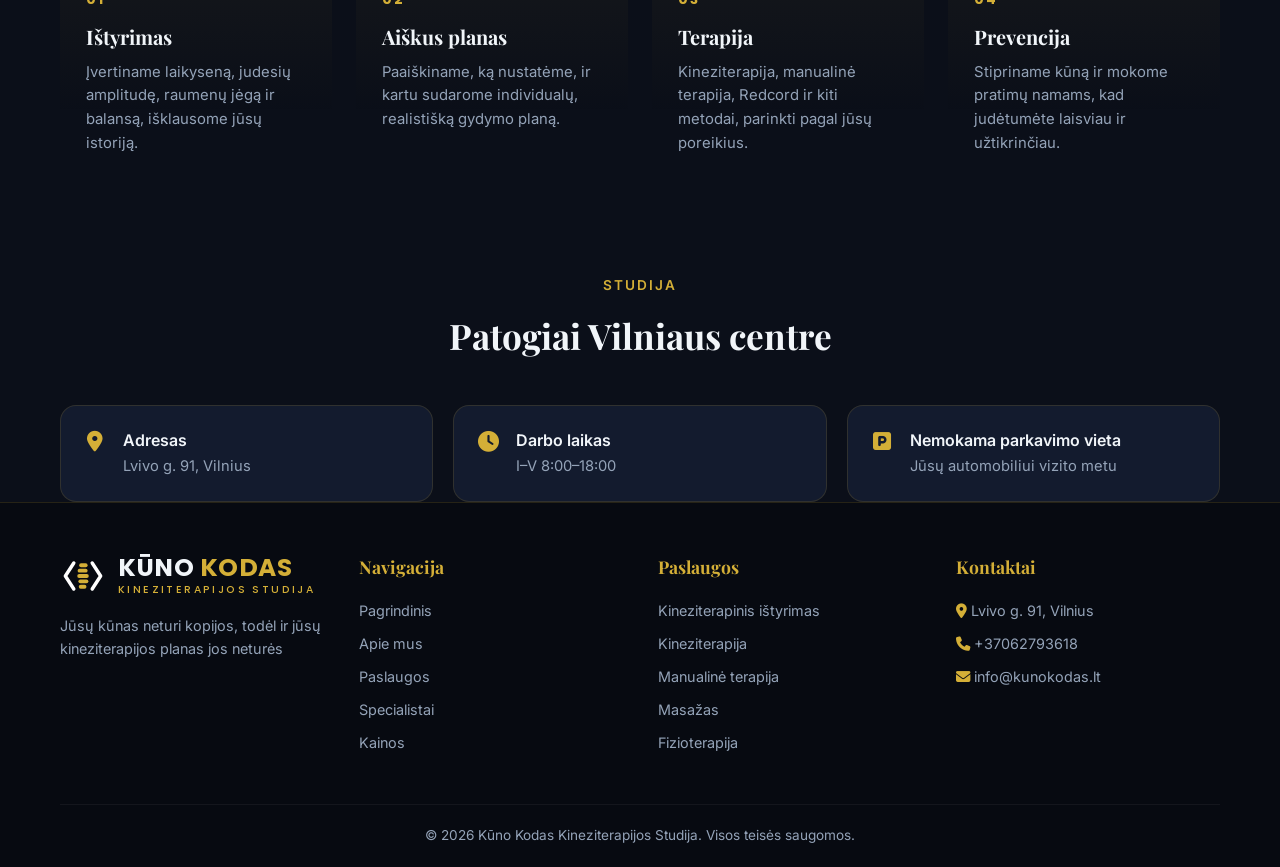
==== commit e4f6cab8: "Add files via upload" ====
--- a/apie-mus.html
+++ b/apie-mus.html
@@ -309,6 +309,24 @@
             font-weight: 600;
         }
 
+        .story-visual {
+            position: relative;
+        }
+
+        .story-photo {
+            width: 100%;
+            height: 420px;
+            object-fit: cover;
+            border-radius: var(--radius-lg);
+            border: 1px solid var(--border-color);
+            display: block;
+            filter: saturate(0.9);
+        }
+
+        .story-visual .quote-card {
+            margin: -90px 24px 0 24px;
+        }
+
         .quote-card {
             background: var(--bg-card);
             border: 1px solid var(--border-glow);
@@ -400,6 +418,200 @@
             font-size: 0.95rem;
         }
 
+        /* ---------- HELP CARDS ---------- */
+        .help-grid {
+            display: grid;
+            grid-template-columns: repeat(auto-fit, minmax(320px, 1fr));
+            gap: 28px;
+        }
+
+        .help-card {
+            background: var(--bg-card);
+            border: 1px solid var(--border-color);
+            border-radius: var(--radius-lg);
+            overflow: hidden;
+            transition: var(--transition);
+            display: flex;
+            flex-direction: column;
+        }
+
+        .help-card:hover {
+            transform: translateY(-5px);
+            border-color: var(--border-glow);
+            box-shadow: 0 10px 30px rgba(0, 0, 0, 0.4);
+        }
+
+        .help-img {
+            position: relative;
+            height: 200px;
+            overflow: hidden;
+        }
+
+        .help-img img {
+            width: 100%;
+            height: 100%;
+            object-fit: cover;
+            display: block;
+            transition: transform 0.6s ease;
+        }
+
+        .help-card:hover .help-img img {
+            transform: scale(1.06);
+        }
+
+        .help-img::after {
+            content: '';
+            position: absolute;
+            inset: 0;
+            background: linear-gradient(180deg, transparent 45%, rgba(19, 27, 46, 0.95) 100%);
+        }
+
+        .help-num {
+            position: absolute;
+            top: 14px;
+            left: 14px;
+            z-index: 1;
+            font-family: 'Poppins', sans-serif;
+            font-weight: 700;
+            font-size: 0.8rem;
+            letter-spacing: 1.5px;
+            color: #0b0f19;
+            background: var(--accent-gold);
+            padding: 4px 10px;
+            border-radius: 999px;
+        }
+
+        .help-body {
+            padding: 4px 26px 26px;
+        }
+
+        .help-body h3 {
+            font-size: 1.3rem;
+            margin-bottom: 8px;
+        }
+
+        .help-body p {
+            color: var(--text-muted);
+            font-size: 0.95rem;
+            margin-bottom: 14px;
+        }
+
+        .help-tags {
+            display: flex;
+            flex-wrap: wrap;
+            gap: 8px;
+            list-style: none;
+        }
+
+        .help-tags li {
+            font-size: 0.78rem;
+            color: var(--accent-gold-light);
+            border: 1px solid var(--border-color);
+            background: rgba(212, 175, 55, 0.06);
+            padding: 3px 10px;
+            border-radius: 999px;
+        }
+
+        .research-grid {
+            display: grid;
+            grid-template-columns: repeat(auto-fit, minmax(440px, 1fr));
+            gap: 28px;
+        }
+
+        .research-meta {
+            display: flex;
+            flex-wrap: wrap;
+            gap: 6px 14px;
+            font-size: 0.8rem;
+            color: var(--accent-gold);
+            font-weight: 600;
+            letter-spacing: 0.5px;
+            margin-bottom: 10px;
+        }
+
+        .research-meta span + span::before {
+            content: '•';
+            margin-right: 14px;
+            color: var(--text-muted);
+        }
+
+        .research-label {
+            display: block;
+            font-size: 0.78rem;
+            font-weight: 700;
+            letter-spacing: 1.5px;
+            text-transform: uppercase;
+            color: var(--text-main);
+            margin: 16px 0 6px;
+        }
+
+        .research-list {
+            list-style: none;
+            margin-bottom: 4px;
+        }
+
+        .research-list li {
+            position: relative;
+            padding-left: 18px;
+            color: var(--text-muted);
+            font-size: 0.93rem;
+            margin-bottom: 6px;
+        }
+
+        .research-list li::before {
+            content: '';
+            position: absolute;
+            left: 0;
+            top: 9px;
+            width: 7px;
+            height: 7px;
+            border-radius: 50%;
+            background: var(--accent-gold);
+        }
+
+        .help-body .research-practice {
+            color: var(--text-main);
+            font-size: 0.93rem;
+            background: rgba(212, 175, 55, 0.06);
+            border: 1px solid var(--border-color);
+            border-radius: var(--radius-md);
+            padding: 12px 14px;
+            margin: 6px 0 18px;
+        }
+
+        .research-link {
+            display: inline-flex;
+            align-items: center;
+            gap: 8px;
+            color: var(--accent-gold);
+            font-weight: 600;
+            font-size: 0.92rem;
+            border-bottom: 1px solid var(--border-glow);
+            padding-bottom: 2px;
+            transition: var(--transition);
+        }
+
+        .research-link:hover {
+            color: var(--accent-gold-light);
+            border-color: var(--accent-gold-light);
+        }
+
+        .research-note {
+            max-width: 760px;
+            margin: 26px auto 0;
+            text-align: center;
+            color: var(--text-muted);
+            font-size: 0.85rem;
+        }
+
+        .photo-credit {
+            text-align: center;
+            color: var(--text-muted);
+            font-size: 0.75rem;
+            margin-top: 18px;
+            opacity: 0.7;
+        }
+
         /* ---------- PROCESS ---------- */
         .steps {
             display: grid;
@@ -471,33 +683,6 @@
         .info-item p {
             color: var(--text-muted);
             font-size: 0.92rem;
-        }
-
-        /* ---------- CTA ---------- */
-        .cta {
-            text-align: center;
-            background: radial-gradient(circle at 50% 0%, rgba(212, 175, 55, 0.14) 0%, transparent 65%), var(--bg-card);
-            border: 1px solid var(--border-glow);
-            border-radius: var(--radius-lg);
-            padding: 55px 30px;
-        }
-
-        .cta h2 {
-            font-size: 2.1rem;
-            margin-bottom: 12px;
-        }
-
-        .cta p {
-            color: var(--text-muted);
-            max-width: 560px;
-            margin: 0 auto 28px;
-        }
-
-        .cta-buttons {
-            display: flex;
-            gap: 15px;
-            justify-content: center;
-            flex-wrap: wrap;
         }
 
         /* ---------- FOOTER ---------- */
@@ -620,6 +805,15 @@
             }
             .page-hero h1 {
                 font-size: 2.2rem;
+            }
+            .story-photo {
+                height: 300px;
+            }
+            .research-grid {
+                grid-template-columns: 1fr;
+            }
+            .story-visual .quote-card {
+                margin: -60px 12px 0 12px;
             }
         }
     </style>
@@ -687,6 +881,8 @@
                 <p>Vizitas prasideda nuo nuodugnaus ištyrimo: vertiname laikyseną, judesius ir raumenų būklę, kad suprastume, <strong>kodėl</strong> skauda, o ne tik <strong>kur</strong>.</p>
                 <p>Nežadame stebuklų. Sąžiningai įvertiname jūsų būklę, aiškiai paaiškiname, ką matome, ir kartu sudarome realų planą.</p>
             </div>
+            <div class="story-visual">
+                <img class="story-photo" src="https://images.unsplash.com/photo-1519824145371-296894a0daa9?w=1000&q=75&auto=format&fit=crop" alt="Kineziterapeutas dirba su paciento nugara" loading="lazy">
             <div class="quote-card">
                 <svg class="quote-mark" viewBox="0 0 120 120" aria-hidden="true">
                     <path d="M36 26 L14 60 L36 94 M84 26 L106 60 L84 94" fill="none" stroke="#ffffff" stroke-width="9" stroke-linecap="round" stroke-linejoin="round"/>
@@ -702,37 +898,96 @@
                 <blockquote>Jūsų kūnas neturi kopijos, todėl ir jūsų kineziterapijos planas jos neturės.</blockquote>
                 <cite>Kūno kodas</cite>
             </div>
+            </div>
         </section>
 
-        <!-- Values -->
+        <!-- Research news -->
         <section>
             <div class="section-title">
-                <span class="eyebrow">Vertybės</span>
-                <h2>Kuo mes kitokie</h2>
-                <p>Sąžiningai. Nuosekliai. Tik jums.</p>
-            </div>
-            <div class="grid-4">
-                <div class="card">
-                    <div class="card-icon"><i class="fa-solid fa-user"></i></div>
-                    <h3>Visas dėmesys – tik jums</h3>
-                    <p>Jokių grupių ir skubėjimo. Visą vizito laiką specialistas dirba tik su jumis.</p>
-                </div>
-                <div class="card">
-                    <div class="card-icon"><i class="fa-solid fa-magnifying-glass"></i></div>
-                    <h3>Ieškome priežasties</h3>
-                    <p>Ne tik malšiname skausmą, bet ir nustatome, kas jį sukelia, kad galėtume veikti tikslingai.</p>
-                </div>
-                <div class="card">
-                    <div class="card-icon"><i class="fa-solid fa-handshake"></i></div>
-                    <h3>Be pažadų ir iliuzijų</h3>
-                    <p>Sakome, kaip yra: sąžiningas įvertinimas ir aiškus, realus gydymo planas.</p>
-                </div>
-                <div class="card">
-                    <div class="card-icon"><i class="fa-solid fa-flask"></i></div>
-                    <h3>Moksliškai pagrįsta</h3>
-                    <p>Taikome moderniais tyrimais paremtus ir laiko patikrintus metodus bei šiuolaikinę įrangą.</p>
-                </div>
-            </div>
+                <span class="eyebrow">Naujovės reabilitacijoje</span>
+                <h2>Ką rodo naujausi tyrimai</h2>
+                <p>Sekame mokslą, kad mūsų darbas remtųsi įrodymais. Trumpai apie svarbius tyrimus – su nuorodomis į originalius straipsnius.</p>
+            </div>
+            <div class="research-grid">
+                <article class="help-card">
+                    <div class="help-img">
+                        <span class="help-num">ACL</span>
+                        <img src="https://images.unsplash.com/photo-1649751361457-01d3a696c7e6?w=900&q=75&auto=format&fit=crop" alt="Kelio sąnario ištyrimas" loading="lazy">
+                    </div>
+                    <div class="help-body">
+                        <div class="research-meta"><span>British Journal of Sports Medicine</span><span>2023</span><span>80 pacientų</span></div>
+                        <h3>Ar plyšęs priekinis kryžminis raištis gali sugyti be operacijos?</h3>
+                        <span class="research-label">Ką rado tyrėjai</span>
+                        <ul class="research-list">
+                            <li>Taikant „Cross Bracing Protocol“ (kelis savaites įtvaru fiksuojant kelį 90° kampu, po to – laipsniška kineziterapija), 90 % pacientų po 3 mėn. MRT matė raiščio gijimo požymių.</li>
+                            <li>Geriausiai sugijus raiščiui (1 laipsnis), į sportą grįžo 92 % pacientų, o mažiau sugijus – 62 %.</li>
+                            <li>Pakartotinė trauma ištiko 14 % tiriamųjų.</li>
+                        </ul>
+                        <span class="research-label">Ką tai reiškia praktikoje</span>
+                        <p class="research-practice">Tai naujas, dar tyrinėjamas metodas, tinkantis ne kiekvienam. Svarbiausia – greitas įvertinimas po traumos ir individualus sprendimas kartu su gydytoju.</p>
+                        <a class="research-link" href="https://pubmed.ncbi.nlm.nih.gov/37316199/" target="_blank" rel="noopener noreferrer">Skaityti straipsnį (Filbay et al., 2023) <i class="fa-solid fa-arrow-up-right-from-square" aria-hidden="true"></i></a>
+                    </div>
+                </article>
+                <article class="help-card">
+                    <div class="help-img">
+                        <span class="help-num">Sustingęs petys</span>
+                        <img src="https://images.unsplash.com/photo-1645005512968-0c1fe99f0093?w=900&q=75&auto=format&fit=crop" alt="Peties sąnario terapija" loading="lazy">
+                    </div>
+                    <div class="help-body">
+                        <div class="research-meta"><span>Journal of Shoulder and Elbow Surgery</span><span>2025</span><span>84 pacientai</span></div>
+                        <h3>Hidrodilatacija be steroidų – nauja alternatyva sustingusiam pečiui</h3>
+                        <span class="research-label">Ką rado tyrėjai</span>
+                        <ul class="research-list">
+                            <li>Atsitiktinių imčių dvigubai aklame tyrime peties sąnario kapsulės hidrodilatacija su 5 % gliukozės tirpalu buvo palyginta su hidrodilatacija su kortikosteroidu.</li>
+                            <li>Po 12 savaičių abiejose grupėse panašiai sumažėjo skausmas ir pagerėjo judesių amplitudė bei peties funkcija.</li>
+                            <li>Gliukozės grupėje 8-ą savaitę daugiau pacientų dar vartojo nuskausminamuosius vaistus.</li>
+                        </ul>
+                        <span class="research-label">Ką tai reiškia praktikoje</span>
+                        <p class="research-practice">Procedūrą atlieka gydytojas, o kineziterapija po jos padeda išlaikyti ir didinti atgautą judesį. Tai galimas pasirinkimas tiems, kam steroidai netinka.</p>
+                        <a class="research-link" href="https://www.sciencedirect.com/science/article/pii/S1058274625004331" target="_blank" rel="noopener noreferrer">Skaityti straipsnį (Liu et al., 2025) <i class="fa-solid fa-arrow-up-right-from-square" aria-hidden="true"></i></a>
+                    </div>
+                </article>
+                <article class="help-card">
+                    <div class="help-img">
+                        <span class="help-num">L4–L5–S1 diskas</span>
+                        <img src="https://images.unsplash.com/photo-1540205895360-4ad4cffb3aa8?w=900&q=75&auto=format&fit=crop" alt="Nugaros terapija" loading="lazy">
+                    </div>
+                    <div class="help-body">
+                        <div class="research-meta"><span>Orthopedic Reviews</span><span>2024</span><span>70 tyrimų, 2 199 pacientai</span></div>
+                        <h3>Tarpslankstelinio disko išvarža dažnai susigeria pati</h3>
+                        <span class="research-label">Ką rado tyrėjai</span>
+                        <ul class="research-list">
+                            <li>Sisteminė apžvalga parodė, kad taikant konservatyvų gydymą išvarža vidutiniškai susigėrė 76,6 % pacientų.</li>
+                            <li>Dažniausiai tai vyko per 3–6 mėnesius.</li>
+                            <li>Dažniau susigeria didesnės, iškritusios (sekvestruotos) išvaržos; mažiau tikėtina, kai yra Modic pokyčių. Pagrindinis mechanizmas – imuninė organizmo reakcija.</li>
+                        </ul>
+                        <span class="research-label">Ką tai reiškia praktikoje</span>
+                        <p class="research-practice">Daugeliu atvejų pirmas žingsnis – aktyvus konservatyvus gydymas: judėjimas, pratimai ir skausmo kontrolė, o ne skubi operacija. Įspėjamieji simptomai visada vertinami nedelsiant.</p>
+                        <a class="research-link" href="https://orthopedicreviews.openmedicalpublishing.org/article/121399-prevalence-clinical-predictors-and-mechanisms-of-resorption-in-lumbar-disc-herniation-a-systematic-review" target="_blank" rel="noopener noreferrer">Skaityti straipsnį (Xie et al., 2024) <i class="fa-solid fa-arrow-up-right-from-square" aria-hidden="true"></i></a>
+                    </div>
+                </article>
+                <article class="help-card">
+                    <div class="help-img">
+                        <span class="help-num">Sėdimojo nervo neuralgija</span>
+                        <img src="https://images.unsplash.com/photo-1699523229208-be1e1dd9252d?w=900&q=75&auto=format&fit=crop" alt="Nugaros ir nervo terapija" loading="lazy">
+                    </div>
+                    <div class="help-body">
+                        <div class="research-meta"><span>The Journal of Pain</span><span>2025</span><span>50 tyrimų, 4 920 pacientų</span></div>
+                        <h3>Sėdimojo nervo neuralgija: pratimai kartu su nervų mobilizacija</h3>
+                        <span class="research-label">Ką rado tyrėjai</span>
+                        <ul class="research-list">
+                            <li>Tinklinė metaanalizė palygino nechirurginius lėtinės sėdimojo nervo neuralgijos (ilgiau nei 3 mėn.) gydymo būdus.</li>
+                            <li>Tarp veiksmingiausių kojos skausmui trumpuoju laikotarpiu buvo pratimai kartu su nervų mobilizacija, taip pat stuburo manipuliacijos.</li>
+                            <li>Autoriai pabrėžia, kad įrodymų patikimumas kol kas žemas ir nė vienas metodas nėra aiškiai pranašesnis.</li>
+                        </ul>
+                        <span class="research-label">Ką tai reiškia praktikoje</span>
+                        <p class="research-practice">Nervų mobilizacija – švelnūs judesiai, padedantys nervui laisviau slysti audiniuose. Ją derinant su pratimais, programa pritaikoma pagal tai, kaip reaguoja jūsų simptomai.</p>
+                        <a class="research-link" href="https://www.sciencedirect.com/science/article/pii/S1526590025006583" target="_blank" rel="noopener noreferrer">Skaityti straipsnį (Zhu et al., 2025) <i class="fa-solid fa-arrow-up-right-from-square" aria-hidden="true"></i></a>
+                    </div>
+                </article>
+            </div>
+            <p class="research-note">Informacija skirta susipažinti ir nepakeičia individualios specialisto konsultacijos. Kiekvieno žmogaus būklė skiriasi, todėl gydymo sprendimai priimami tik įvertinus jūsų situaciją.</p>
+            <p class="photo-credit">Nuotraukos: Unsplash</p>
         </section>
 
         <!-- Process -->
@@ -794,16 +1049,6 @@
                         <p>Jūsų automobiliui vizito metu</p>
                     </div>
                 </div>
-            </div>
-        </section>
-
-        <!-- CTA -->
-        <section class="cta">
-            <h2>Pradėkime nuo jūsų kūno kodo</h2>
-            <p>Užsiregistruokite konsultacijai – įvertinsime jūsų būklę ir kartu sudarysime aiškų planą.</p>
-            <div class="cta-buttons">
-                <button class="btn-gold" onclick="openModal()"><i class="fa-regular fa-calendar-check"></i> Registruotis konsultacijai</button>
-                <a href="paslaugos.html" class="btn-outline">Mūsų paslaugos</a>
             </div>
         </section>
 
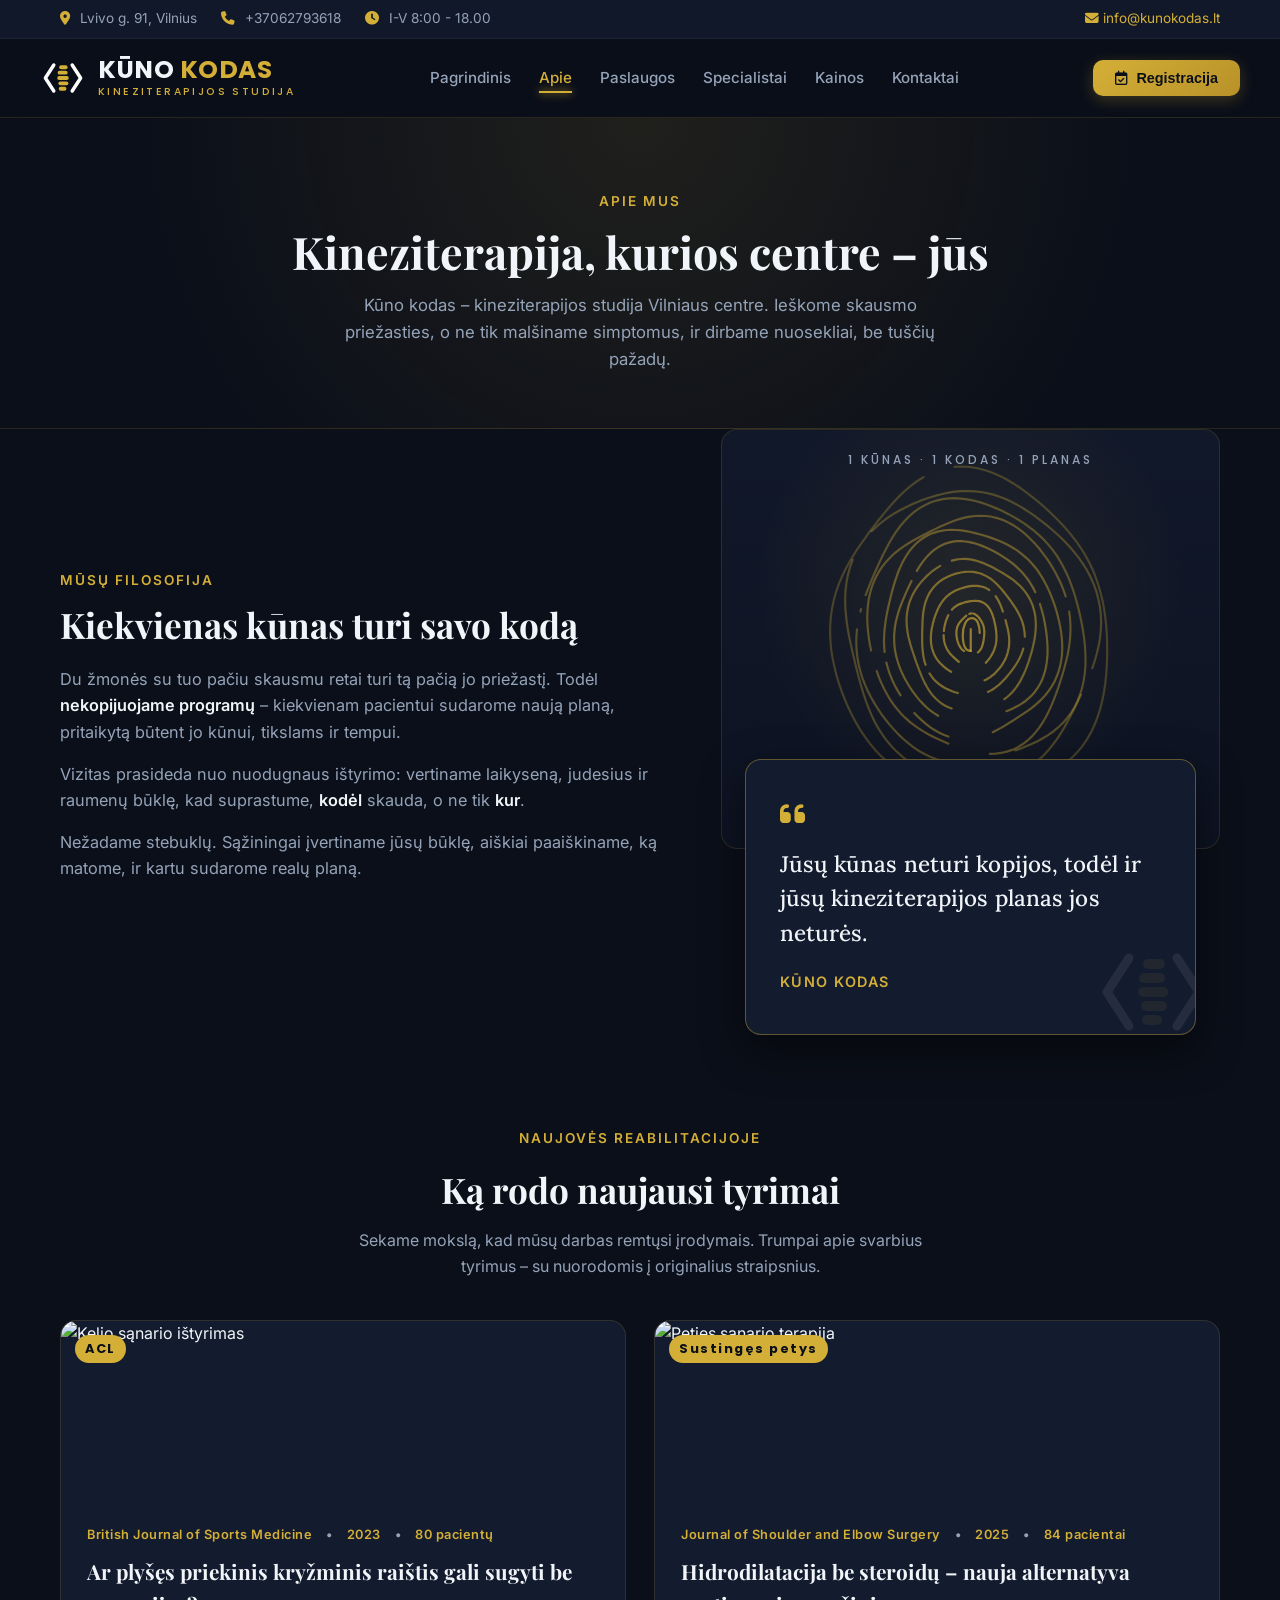
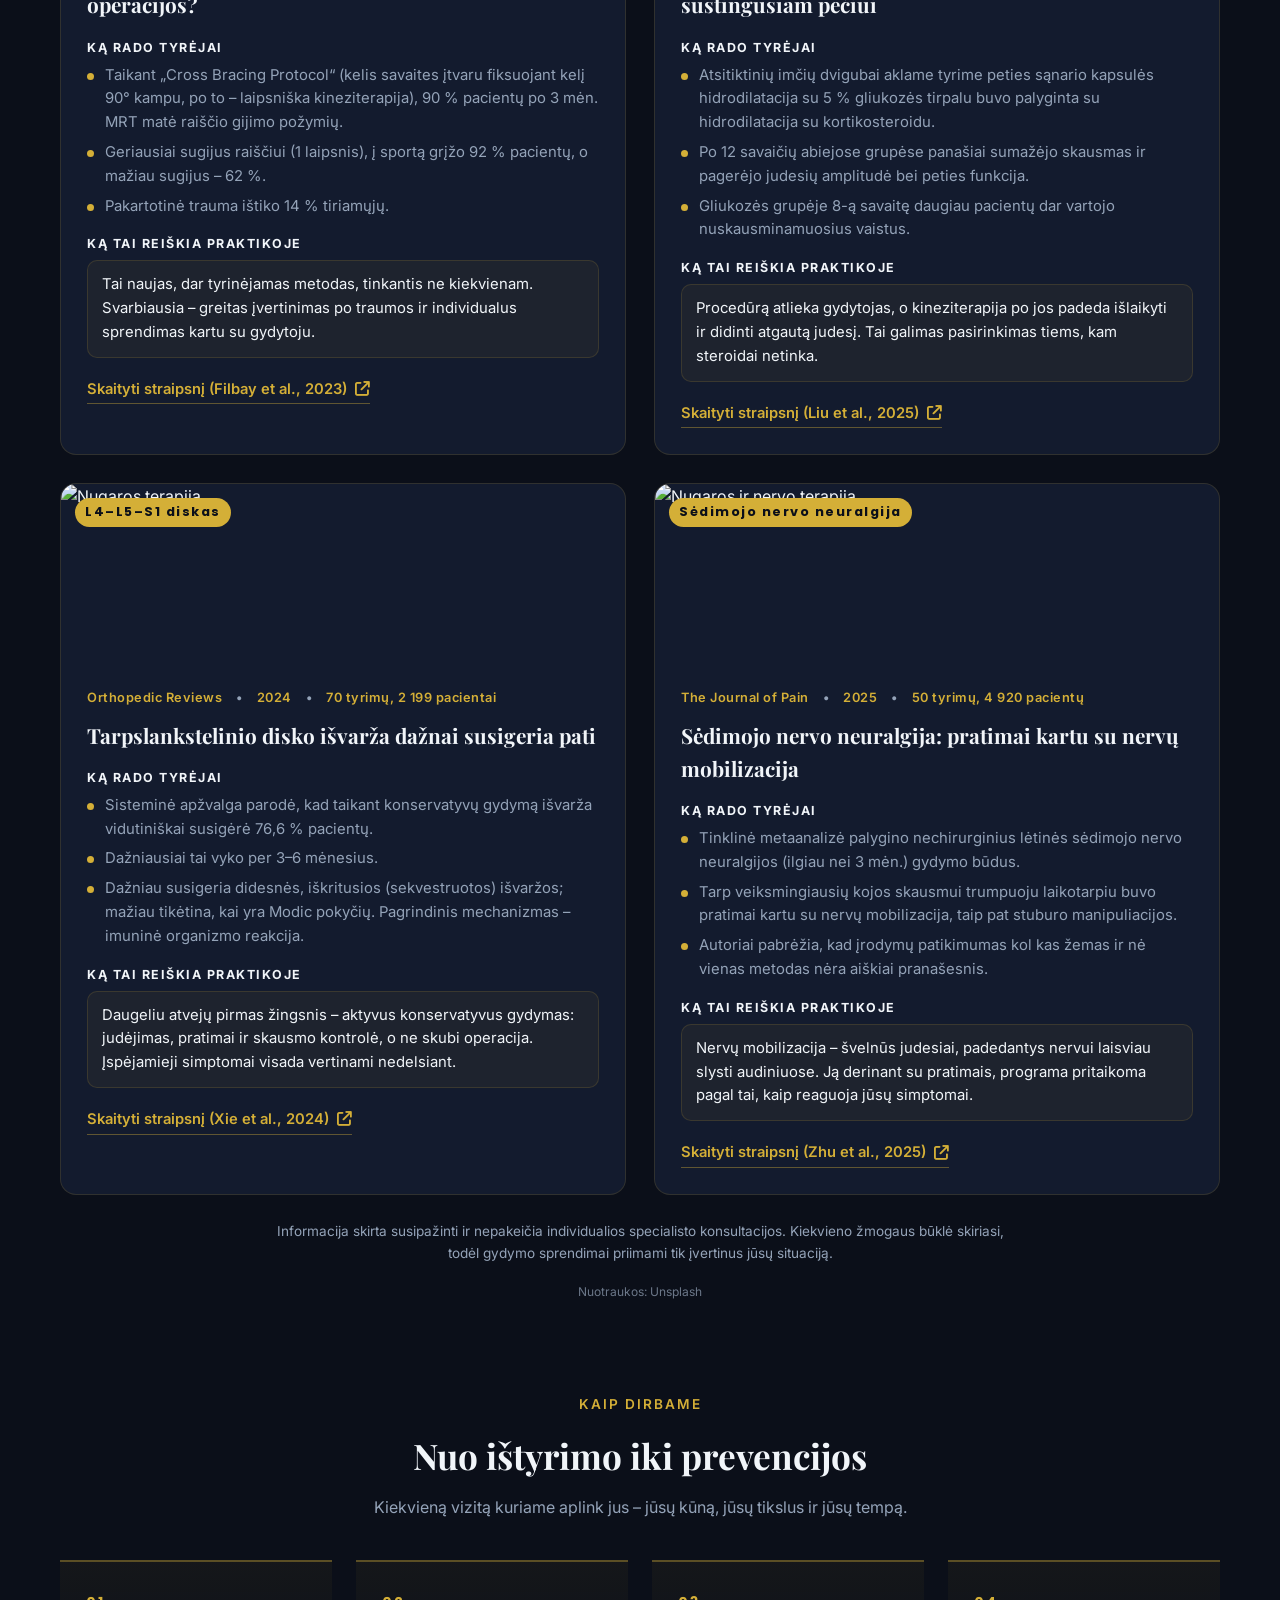
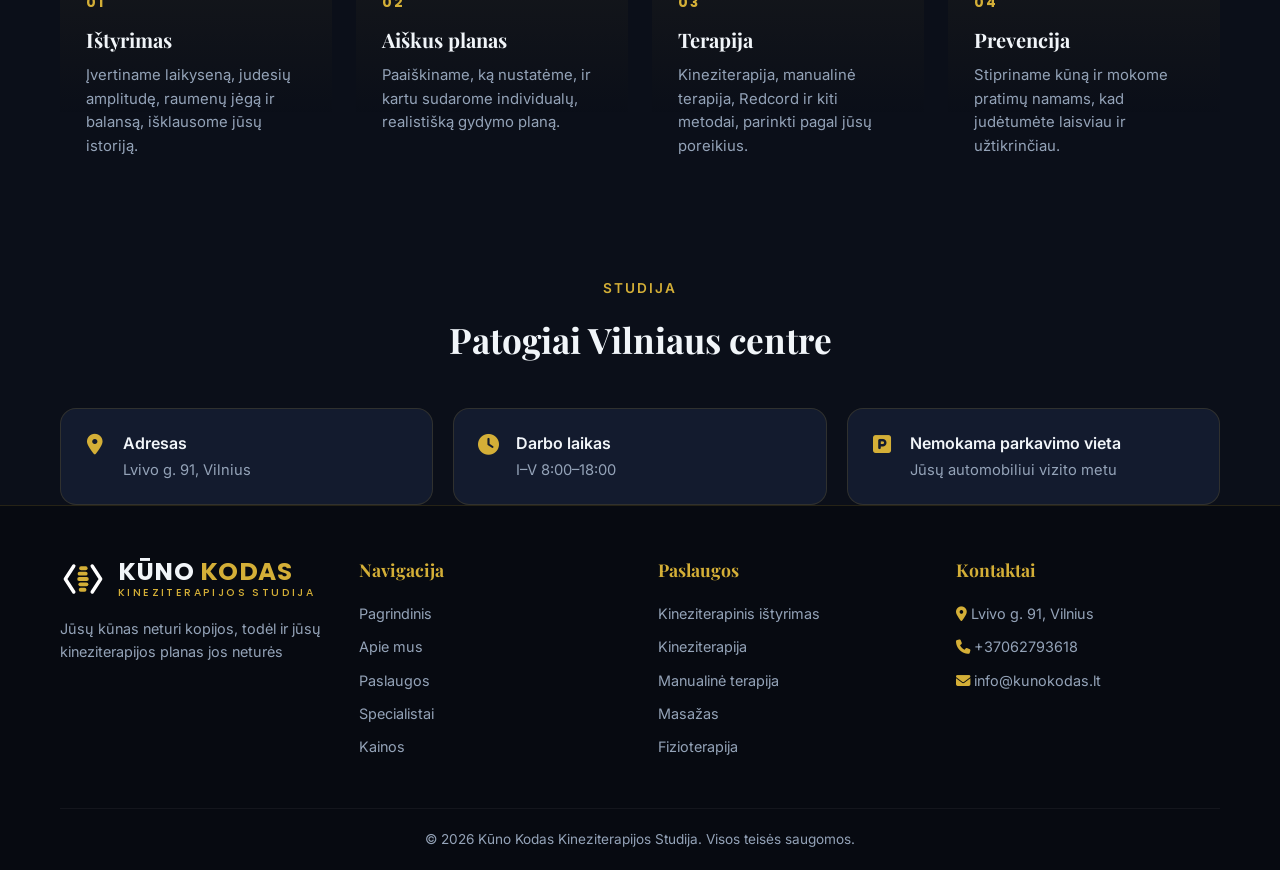
==== commit 3c871b7e: "Add files via upload" ====
--- a/apie-mus.html
+++ b/apie-mus.html
@@ -7,7 +7,7 @@
     <meta name="description" content="Kūno kodas – kineziterapijos studija Vilniaus centre. Individualus požiūris, sąžiningas ištyrimas ir aiškus gydymo planas be tuščių pažadų.">
     <link rel="preconnect" href="https://fonts.googleapis.com">
     <link rel="preconnect" href="https://fonts.gstatic.com" crossorigin>
-    <link href="https://fonts.googleapis.com/css2?family=Inter:wght@300;400;500;600;700&family=Poppins:wght@500;700&family=Playfair+Display:ital,wght@0,400;0,600;0,700;1,400&display=swap" rel="stylesheet">
+    <link href="https://fonts.googleapis.com/css2?family=Inter:wght@300;400;500;600;700&family=Poppins:wght@500;700&family=Lora:wght@400;500&family=Playfair+Display:ital,wght@0,400;0,600;0,700;1,400&display=swap" rel="stylesheet">
     <link rel="stylesheet" href="https://cdnjs.cloudflare.com/ajax/libs/font-awesome/6.4.0/css/all.min.css">
     <link rel="icon" type="image/svg+xml" href="data:image/svg+xml,%3Csvg xmlns='http://www.w3.org/2000/svg' viewBox='0 0 120 120'%3E%3Crect width='120' height='120' rx='24' fill='%230b0f19'/%3E%3Cpath d='M36 26 L14 60 L36 94 M84 26 L106 60 L84 94' fill='none' stroke='%23fff' stroke-width='9' stroke-linecap='round' stroke-linejoin='round'/%3E%3Cg fill='%23d4af37'%3E%3Crect x='50' y='27' width='22' height='10' rx='5'/%3E%3Crect x='46' y='41' width='26' height='10' rx='5'/%3E%3Crect x='45' y='55' width='30' height='10' rx='5'/%3E%3Crect x='48' y='69' width='26' height='10' rx='5'/%3E%3Crect x='49' y='83' width='20' height='10' rx='5'/%3E%3C/g%3E%3C/svg%3E">
     <style>
@@ -313,14 +313,35 @@
             position: relative;
         }
 
-        .story-photo {
-            width: 100%;
+        .story-art {
+            position: relative;
             height: 420px;
-            object-fit: cover;
             border-radius: var(--radius-lg);
             border: 1px solid var(--border-color);
-            display: block;
-            filter: saturate(0.9);
+            background: radial-gradient(circle at 50% 38%, rgba(212, 175, 55, 0.10) 0%, transparent 60%), linear-gradient(180deg, #111829 0%, #0d1322 100%);
+            overflow: hidden;
+            color: var(--accent-gold);
+        }
+
+        .story-art .fingerprint {
+            position: absolute;
+            inset: 0;
+            width: 100%;
+            height: 100%;
+        }
+
+        .art-caption {
+            position: absolute;
+            top: 20px;
+            left: 0;
+            right: 0;
+            text-align: center;
+            font-family: 'Poppins', sans-serif;
+            font-size: 0.75rem;
+            font-weight: 500;
+            letter-spacing: 3px;
+            text-transform: uppercase;
+            color: var(--text-muted);
         }
 
         .story-visual .quote-card {
@@ -358,10 +379,13 @@
         }
 
         .quote-card blockquote {
-            font-family: 'Playfair Display', serif;
-            font-size: 1.5rem;
-            line-height: 1.4;
-            font-style: italic;
+            font-family: 'Lora', Georgia, serif;
+            font-size: 1.4rem;
+            font-weight: 500;
+            line-height: 1.55;
+            font-style: normal;
+            letter-spacing: 0.1px;
+            color: var(--text-main);
             margin-bottom: 18px;
         }
 
@@ -806,8 +830,8 @@
             .page-hero h1 {
                 font-size: 2.2rem;
             }
-            .story-photo {
-                height: 300px;
+            .story-art {
+                height: 340px;
             }
             .research-grid {
                 grid-template-columns: 1fr;
@@ -882,7 +906,44 @@
                 <p>Nežadame stebuklų. Sąžiningai įvertiname jūsų būklę, aiškiai paaiškiname, ką matome, ir kartu sudarome realų planą.</p>
             </div>
             <div class="story-visual">
-                <img class="story-photo" src="https://images.unsplash.com/photo-1519824145371-296894a0daa9?w=1000&q=75&auto=format&fit=crop" alt="Kineziterapeutas dirba su paciento nugara" loading="lazy">
+                <div class="story-art" role="img" aria-label="Unikalus piršto atspaudas – kiekvienas kūnas unikalus">
+                    <svg class="fingerprint" viewBox="0 0 480 420" aria-hidden="true">
+                    <polyline points="233.3,222.1 232.6,221.7 232.0,221.2 231.3,220.6 230.7,220.0 230.2,219.3 229.6,218.5 229.1,217.7 228.7,216.9 228.2,216.0 227.8,215.1 227.5,214.1 227.1,213.2 226.8,212.2 226.5,211.2 226.3,210.2 226.1,209.1 225.9,208.1 225.7,207.0 225.6,205.9 225.6,204.8 225.6,203.7 225.6,202.6 225.7,201.5 225.9,200.4 226.1,199.3 226.4,198.3 226.7,197.3 227.1,196.4 227.6,195.5 228.1,194.6 228.6,193.9 229.1,193.1 229.7,192.4 230.3,191.8 230.8,191.1 231.4,190.5 232.0,189.9 232.6,189.4 233.1,188.8 233.7,188.2 234.3,187.6 235.0,187.1 235.6,186.6" fill="none" stroke="currentColor" stroke-width="2.2" stroke-linecap="round" opacity="0.62"/>
+                    <polyline points="238.5,184.8 239.4,184.5 240.4,184.3" fill="none" stroke="currentColor" stroke-width="2.2" stroke-linecap="round" opacity="0.62"/>
+                    <polyline points="242.3,184.4 243.0,184.6 243.8,184.9 244.5,185.3 245.2,185.7 245.9,186.2 246.5,186.8 247.2,187.4 247.8,188.1 248.3,188.7 248.9,189.4 249.4,190.2 249.9,190.9 250.4,191.7 250.9,192.5 251.3,193.4 251.7,194.2 252.1,195.1 252.5,196.1 252.8,197.0 253.0,198.0 253.2,199.0 253.4,200.0 253.5,201.1 253.6,202.1 253.6,203.1 253.6,204.2 253.6,205.2 253.5,206.2 253.4,207.2 253.3,208.2 253.2,209.2 253.0,210.2 252.9,211.2 252.7,212.2 252.5,213.2 252.3,214.2 252.0,215.2 251.8,216.2 251.4,217.2 251.1,218.2 250.7,219.1 250.2,220.0 249.7,220.8 249.1,221.6 248.5,222.3 247.8,222.9 247.1,223.4" fill="none" stroke="currentColor" stroke-width="2.2" stroke-linecap="round" opacity="0.62"/>
+                    <polyline points="228.0,233.0 226.9,232.0 225.8,231.0 224.6,230.0 223.5,229.0 222.4,228.0 221.3,226.9 220.2,225.7 219.1,224.5 218.1,223.2 217.1,221.8 216.2,220.3 215.4,218.7 214.7,217.0 214.1,215.3 213.6,213.5 213.2,211.7 213.0,209.8 212.8,207.9 212.8,206.1" fill="none" stroke="currentColor" stroke-width="2.2" stroke-linecap="round" opacity="0.58"/>
+                    <polyline points="213.0,202.0 213.2,200.1 213.5,198.2 213.9,196.4 214.3,194.6 214.8,192.8 215.4,191.1 216.0,189.4 216.7,187.7 217.4,186.1" fill="none" stroke="currentColor" stroke-width="2.2" stroke-linecap="round" opacity="0.58"/>
+                    <polyline points="221.1,180.5 222.2,179.4 223.3,178.3 224.5,177.4 225.7,176.6 227.0,175.8 228.2,175.2 229.5,174.7 230.8,174.2 232.1,173.8 233.4,173.4 234.7,173.0 236.0,172.7 237.4,172.4 238.7,172.2 240.1,172.0 241.4,171.8 242.8,171.7 244.3,171.6 245.7,171.6 247.2,171.8 248.6,172.0 250.1,172.4 251.5,173.0 252.9,173.7 254.2,174.5 255.5,175.6 256.7,176.7 257.8,178.0 258.8,179.4 259.7,180.9 260.5,182.5 261.2,184.1 261.9,185.8 262.4,187.5 263.0,189.2 263.4,190.9 263.8,192.6 264.2,194.3 264.5,196.0 264.9,197.7 265.1,199.5 265.4,201.2 265.6,202.9 265.7,204.6 265.8,206.4 265.9,208.2 265.8,209.9 265.7,211.7 265.5,213.4 265.2,215.2 264.8,216.9 264.3,218.5 263.8,220.1 263.2,221.7 262.5,223.3 261.7,224.7 260.9,226.2 260.1,227.6 259.2,228.9 258.2,230.2 257.2,231.5 256.2,232.7 255.1,233.9" fill="none" stroke="currentColor" stroke-width="2.2" stroke-linecap="round" opacity="0.58"/>
+                    <polyline points="220.4,243.1 218.6,241.9 216.8,240.7 215.0,239.4 213.3,238.0 211.6,236.5 209.9,234.9 208.2,233.1 206.7,231.2 205.3,229.2 204.0,227.0 202.9,224.7 202.0,222.3 201.2,219.8 200.6,217.2 200.2,214.6 200.0,211.9 199.9,209.3 200.0,206.7 200.2,204.1 200.5,201.5 200.9,199.0 201.5,196.6 202.0,194.2 202.7,191.8 203.3,189.5 204.1,187.2 204.9,184.9 205.8,182.7 206.7,180.6 207.7,178.5 208.8,176.4 210.0,174.5 211.2,172.6 212.6,170.8 214.1,169.1 215.6,167.6 217.2,166.1 218.9,164.8 220.7,163.6 222.5,162.6 224.3,161.6 226.1,160.8 228.0,160.0 229.9,159.3 231.9,158.7 233.8,158.1 235.8,157.6 237.9,157.2 239.9,156.9 242.0,156.7 244.1,156.6 246.2,156.6 248.4,156.8 250.5,157.2 252.6,157.8 254.7,158.6 256.7,159.6 258.7,160.8" fill="none" stroke="currentColor" stroke-width="2.2" stroke-linecap="round" opacity="0.55"/>
+                    <polyline points="265.0,167.0 266.4,169.1 267.6,171.2 268.7,173.4 269.8,175.7 270.7,178.0 271.5,180.3 272.3,182.6" fill="none" stroke="currentColor" stroke-width="2.2" stroke-linecap="round" opacity="0.55"/>
+                    <polyline points="274.9,190.9 275.5,193.3 276.1,195.6 276.7,198.0 277.3,200.4 277.8,202.9 278.2,205.4 278.5,208.0 278.6,210.5 278.7,213.1 278.5,215.7 278.3,218.3 277.8,220.9 277.2,223.4 276.5,225.8 275.6,228.2 274.6,230.5 273.4,232.6 272.2,234.7 270.9,236.7 269.5,238.7 268.0,240.5 266.4,242.2 264.8,243.9 263.2,245.5 261.4,246.9 259.6,248.3 257.7,249.5 255.8,250.6 253.8,251.5" fill="none" stroke="currentColor" stroke-width="2.2" stroke-linecap="round" opacity="0.55"/>
+                    <polyline points="227.1,264.3 224.2,263.5 221.3,262.5 218.4,261.3 215.6,260.0 212.8,258.5 210.1,256.7 207.5,254.8 205.0,252.6 202.6,250.1 200.5,247.4 198.5,244.5" fill="none" stroke="currentColor" stroke-width="2.2" stroke-linecap="round" opacity="0.52"/>
+                    <polyline points="194.6,235.9 193.6,232.7 192.8,229.4 192.2,226.1 191.8,222.8 191.5,219.6 191.3,216.3 191.2,213.2 191.2,210.0 191.2,206.9 191.2,203.8 191.3,200.7 191.4,197.6 191.5,194.5 191.6,191.4 191.8,188.2 192.1,185.1 192.5,181.9 193.1,178.7 193.8,175.6 194.7,172.5 195.8,169.4 197.1,166.5 198.6,163.7 200.3,161.1 202.1,158.7 204.1,156.4 206.3,154.3 208.5,152.4 210.9,150.7 213.3,149.2 215.8,147.9 218.4,146.7 220.9,145.7 223.6,144.8 226.2,144.0 228.9,143.4 231.6,142.9 234.3,142.6 237.0,142.4 239.8,142.4 242.5,142.6 245.2,143.0 247.9,143.7 250.6,144.5 253.2,145.6 255.7,146.8 258.2,148.3 260.6,149.9 262.8,151.7 265.0,153.7 267.1,155.7 269.1,157.9 271.0,160.1 272.9,162.3 274.7,164.6 276.5,166.9 278.3,169.3 280.1,171.7 281.8,174.2 283.5,176.7 285.2,179.3 286.8,182.0 288.4,184.9 289.8,187.8 291.1,190.9 292.2,194.1 293.1,197.4 293.7,200.7 294.2,204.2 294.3,207.6" fill="none" stroke="currentColor" stroke-width="2.2" stroke-linecap="round" opacity="0.52"/>
+                    <polyline points="292.8,219.6 291.8,222.8 290.6,226.0 289.2,229.0 287.7,231.9 286.1,234.6 284.4,237.3 282.6,239.8 280.8,242.2 279.0,244.6 277.1,246.8 275.2,249.1 273.2,251.2 271.2,253.3 269.1,255.3 266.9,257.2 264.7,258.9 262.3,260.5 259.9,261.9 257.3,263.2" fill="none" stroke="currentColor" stroke-width="2.2" stroke-linecap="round" opacity="0.52"/>
+                    <polyline points="220.9,279.8 217.6,278.6 214.3,277.0 211.1,275.1 208.1,272.8 205.3,270.3 202.6,267.6 200.2,264.6 197.9,261.4 195.9,258.0 194.0,254.6 192.3,251.1 190.7,247.6 189.3,244.0 187.9,240.5 186.6,236.9 185.3,233.4 184.1,229.9 182.9,226.4 181.7,222.8 180.5,219.2 179.4,215.5 178.4,211.8 177.4,207.9 176.7,204.0 176.1,200.1 175.7,196.0 175.5,191.9 175.6,187.9 176.0,183.8 176.7,179.8 177.6,175.9 178.8,172.1 180.3,168.4 182.0,164.9 183.9,161.5 185.9,158.3 188.1,155.3 190.5,152.4 192.9,149.7 195.5,147.1 198.1,144.7 200.8,142.4 203.6,140.3 206.5,138.3 209.4,136.5" fill="none" stroke="currentColor" stroke-width="2.2" stroke-linecap="round" opacity="0.48"/>
+                    <polyline points="221.0,131.3 224.3,130.5 227.6,129.9 230.9,129.6 234.3,129.5 237.6,129.8 240.9,130.3 244.2,131.0 247.4,131.9 250.6,133.0 253.7,134.2 256.7,135.6 259.8,137.0 262.8,138.5 265.7,140.1 268.7,141.8 271.7,143.5 274.6,145.3 277.6,147.2 280.6,149.2 283.5,151.4 286.4,153.8 289.2,156.3 291.8,159.1 294.4,162.1 296.7,165.4 298.8,168.8 300.6,172.5 302.2,176.3 303.4,180.3 304.4,184.4 305.0,188.5 305.3,192.7 305.4,196.9 305.2,201.0 304.8,205.1 304.3,209.1 303.5,213.0 302.7,216.8 301.8,220.5 300.8,224.2 299.7,227.8 298.6,231.4 297.4,234.9 296.1,238.4 294.8,241.8 293.3,245.2 291.7,248.5 290.0,251.8 288.2,254.9 286.2,257.9 284.0,260.8 281.7,263.5 279.2,266.0 276.6,268.3 273.8,270.5" fill="none" stroke="currentColor" stroke-width="2.2" stroke-linecap="round" opacity="0.48"/>
+                    <polyline points="207.3,287.1 203.5,284.8 199.8,282.2 196.3,279.3 193.0,276.2 189.8,272.9 186.8,269.4 183.9,265.7 181.1,261.9 178.5,258.0 176.1,254.0 173.7,249.8 171.6,245.5 169.6,241.1 167.9,236.6 166.4,231.9 165.1,227.2 164.1,222.4 163.4,217.5 163.1,212.6 163.0,207.7 163.3,202.9 163.8,198.1 164.6,193.4 165.7,188.8 166.9,184.4 168.3,180.0 169.9,175.8 171.5,171.7 173.2,167.6 174.9,163.6 176.7,159.6 178.6,155.7 180.5,151.7" fill="none" stroke="currentColor" stroke-width="2.2" stroke-linecap="round" opacity="0.44"/>
+                    <polyline points="185.8,141.6 188.1,137.8 190.6,134.1 193.3,130.5 196.2,127.0 199.3,123.9 202.6,121.0 206.2,118.4 209.9,116.2 213.9,114.4 217.9,113.1 222.0,112.2 226.2,111.7 230.4,111.7 234.6,112.0 238.8,112.7 242.9,113.6 246.9,114.8 250.8,116.2 254.7,117.8 258.5,119.6 262.2,121.4 265.9,123.4 269.5,125.5 273.0,127.7 276.5,130.0 279.9,132.5 283.2,135.1 286.5,138.0 289.6,141.0 292.6,144.2 295.4,147.6 298.1,151.2 300.5,155.0 302.8,158.9 304.9,163.0" fill="none" stroke="currentColor" stroke-width="2.2" stroke-linecap="round" opacity="0.44"/>
+                    <polyline points="309.5,174.8 310.9,179.3 312.2,183.9 313.3,188.5 314.2,193.2 315.1,197.9 315.8,202.7 316.4,207.5 316.8,212.4 317.1,217.3 317.2,222.3 317.0,227.3 316.5,232.3 315.8,237.2 314.7,242.1 313.2,246.8 311.5,251.4 309.3,255.7 306.8,259.7 304.1,263.5 301.0,266.9 297.7,270.0 294.3,272.8 290.7,275.2 287.0,277.4 283.3,279.3 279.5,281.0 275.8,282.5" fill="none" stroke="currentColor" stroke-width="2.2" stroke-linecap="round" opacity="0.44"/>
+                    <polyline points="217.5,308.0 212.7,306.2 208.0,304.0 203.5,301.4 199.1,298.5 194.9,295.3 190.9,291.8 187.0,288.1 183.3,284.3" fill="none" stroke="currentColor" stroke-width="2.2" stroke-linecap="round" opacity="0.41"/>
+                    <polyline points="169.5,266.6 166.4,261.6 163.6,256.4 161.0,250.9 158.7,245.4 156.8,239.6 155.2,233.7" fill="none" stroke="currentColor" stroke-width="2.2" stroke-linecap="round" opacity="0.41"/>
+                    <polyline points="153.4,223.0 153.0,217.5 152.8,212.1 153.0,206.7 153.3,201.4 153.9,196.2 154.6,191.0 155.5,185.9 156.5,180.8 157.6,175.8 158.8,170.9 160.0,165.9 161.3,160.9 162.7,155.9 164.3,150.9 166.0,145.9 167.8,140.9 170.0,136.0 172.4,131.2 175.1,126.6 178.0,122.2 181.3,118.1 184.9,114.3 188.8,111.0 193.0,108.0 197.3,105.6 201.9,103.6 206.6,102.1 211.3,101.1 216.1,100.5 221.0,100.3 225.7,100.5 230.5,100.9 235.2,101.6 239.8,102.5 244.3,103.6 248.8,104.7 253.3,106.0 257.7,107.4 262.1,108.9 266.4,110.6 270.7,112.4 275.0,114.4 279.3,116.6 283.4,119.0 287.5,121.7 291.4,124.7 295.2,127.9 298.9,131.4 302.3,135.1 305.6,139.1 308.6,143.4 311.5,147.8 314.1,152.4 316.5,157.1 318.8,161.9 320.9,166.9 322.8,171.9 324.6,177.0 326.2,182.2 327.6,187.5 328.9,192.9 330.0,198.3 330.9,203.9 331.5,209.5 331.9,215.1 331.9,220.8 331.6,226.4 330.8,232.0 329.7,237.5 328.2,242.9 326.3,248.0 324.1,252.9 321.4,257.6 318.5,261.9 315.3,266.0 311.9,269.7 308.4,273.2 304.7,276.4 301.0,279.4 297.2,282.2 293.4,284.8 289.6,287.3 285.8,289.8 282.0,292.2 278.2,294.6 274.3,297.0 270.4,299.3 266.3,301.5 262.1,303.6" fill="none" stroke="currentColor" stroke-width="2.2" stroke-linecap="round" opacity="0.41"/>
+                    <polyline points="217.7,315.2 212.6,313.1 207.6,310.8 202.6,308.4 197.7,305.9 192.8,303.1 188.0,300.1 183.3,296.8 178.7,293.2 174.3,289.3 170.0,285.1 166.1,280.5 162.3,275.7 158.9,270.6 155.7,265.3 152.8,259.8 150.1,254.1 147.7,248.3 145.6,242.3" fill="none" stroke="currentColor" stroke-width="2.2" stroke-linecap="round" opacity="0.38"/>
+                    <polyline points="139.9,221.5 138.6,215.3 137.6,209.1 136.8,202.7 136.3,196.4 136.0,190.0 136.1,183.5 136.6,177.1 137.4,170.8 138.7,164.5 140.4,158.4 142.6,152.5 145.2,146.9 148.2,141.6 151.6,136.6 155.3,132.0 159.3,127.8 163.4,123.9 167.8,120.4 172.3,117.2 176.8,114.3 181.3,111.5 185.9,109.0 190.5,106.5 195.0,104.2 199.6,101.8 204.2,99.6 208.9,97.3 213.6,95.2 218.4,93.1 223.4,91.2 228.5,89.5 233.7,88.1 239.0,87.1 244.5,86.4 250.0,86.2 255.5,86.4 261.1,87.2 266.5,88.5 271.9,90.3 277.2,92.6 282.3,95.4 287.2,98.6 291.9,102.2 296.4,106.0 300.7,110.2 304.8,114.6 308.8,119.1 312.5,123.9 316.1,128.8 319.5,133.8 322.7,139.0 325.7,144.4 328.5,149.9 331.1,155.5 333.4,161.3 335.4,167.2" fill="none" stroke="currentColor" stroke-width="2.2" stroke-linecap="round" opacity="0.38"/>
+                    <polyline points="338.9,182.5 339.7,188.8 340.1,195.1 340.2,201.5 339.9,207.8 339.3,213.9 338.4,220.0 337.3,226.0 335.9,231.9 334.4,237.7 332.8,243.4 331.1,249.1 329.3,254.7 327.4,260.4 325.4,266.0 323.2,271.6 320.9,277.2 318.3,282.8 315.5,288.3 312.5,293.6 309.0,298.8 305.3,303.6 301.2,308.1 296.8,312.2 292.0,315.8 287.0,318.9 281.7,321.4 276.2,323.2 270.6,324.5 265.0,325.2 259.3,325.4" fill="none" stroke="currentColor" stroke-width="2.2" stroke-linecap="round" opacity="0.38"/>
+                    <polyline points="223.0,334.4 217.0,333.6 211.0,332.4 205.1,330.6 199.2,328.4 193.5,325.6 188.0,322.5 182.6,318.9 177.5,314.9 172.5,310.7 167.7,306.1 163.1,301.3 158.7,296.3 154.5,291.1 150.4,285.7 146.6,280.0 143.0,274.2 139.6,268.2 136.4,262.0 133.6,255.6 131.1,249.0 129.0,242.2 127.3,235.4 126.1,228.4 125.3,221.3 125.0,214.3 125.1,207.3 125.7,200.3" fill="none" stroke="currentColor" stroke-width="2.2" stroke-linecap="round" opacity="0.34"/>
+                    <polyline points="129.1,182.5 129.4,181.2 129.8,180.0" fill="none" stroke="currentColor" stroke-width="2.2" stroke-linecap="round" opacity="0.34"/>
+                    <polyline points="134.4,165.8 136.7,159.8 139.1,153.9 141.6,148.0 144.1,142.2 146.7,136.4 149.4,130.7 152.1,124.9 155.1,119.1 158.2,113.3 161.5,107.7 165.1,102.1 169.1,96.7 173.3,91.7 177.9,86.9 182.9,82.6 188.2,78.8 193.7,75.6 199.5,72.9 205.5,70.9 211.7,69.5 217.9,68.7 224.2,68.5 230.4,68.9 236.6,69.7 242.8,70.9 248.8,72.5 254.7,74.4 260.6,76.6 266.3,79.0 271.9,81.5 277.5,84.3 282.9,87.3 288.3,90.4 293.6,93.8 298.7,97.5 303.8,101.4 308.6,105.6 313.3,110.1 317.7,114.9 321.9,120.0 325.8,125.3 329.4,131.0 332.7,136.8 335.7,142.9 338.5,149.0 340.9,155.4 343.2,161.8 345.2,168.3 347.0,174.8 348.7,181.4 350.2,188.1 351.6,194.9 352.8,201.7 353.8,208.7 354.6,215.7 355.1,222.8 355.3,230.0 355.2,237.2 354.6,244.4 353.5,251.6 352.0,258.6 349.9,265.5 347.4,272.0 344.3,278.3 340.7,284.2 336.7,289.6 332.3,294.6 327.5,299.1 322.5,303.2 317.3,306.8 312.0,310.0 306.6,312.9 301.1,315.5 295.7,317.8 290.2,320.0 284.8,322.0" fill="none" stroke="currentColor" stroke-width="2.2" stroke-linecap="round" opacity="0.34"/>
+                    <polyline points="230.1,352.1 223.3,351.0 216.5,349.6 209.8,347.8 203.2,345.7 196.6,343.1 190.2,340.2 183.8,336.8 177.7,332.9 171.8,328.6 166.3,323.7 161.0,318.5 156.1,312.8 151.6,306.7 147.5,300.3 143.7,293.6 140.4,286.7 137.5,279.7 134.8,272.6 132.4,265.5 130.2,258.4 128.2,251.2 126.3,244.1 124.5,237.0 122.8,229.9 121.1,222.7 119.5,215.4 117.9,208.0 116.5,200.5 115.4,192.9 114.5,185.1 113.9,177.2 113.8,169.2 114.2,161.2 115.1,153.3 116.6,145.5 118.7,137.8 121.4,130.5" fill="none" stroke="currentColor" stroke-width="2.2" stroke-linecap="round" opacity="0.30"/>
+                    <polyline points="140.4,101.8 145.6,96.8 151.1,92.2 156.7,88.1 162.5,84.3 168.4,80.9 174.4,77.8 180.5,74.9 186.5,72.3 192.7,69.9 198.9,67.8 205.1,65.9 211.4,64.3 217.8,63.0 224.3,62.0 230.8,61.4 237.4,61.3 243.9,61.6 250.5,62.3 257.0,63.6 263.5,65.2 269.8,67.4 276.1,69.9 282.2,72.8 288.2,76.0 294.1,79.6 299.8,83.3 305.5,87.3 311.1,91.5 316.6,95.9 322.0,100.5 327.4,105.3 332.7,110.3 337.8,115.6 342.8,121.3 347.6,127.2 352.1,133.5 356.3,140.1 360.0,147.0 363.3,154.3 366.1,161.9 368.2,169.7 369.8,177.6 370.7,185.6 371.0,193.7 370.6,201.7 369.8,209.6 368.4,217.4 366.6,224.9 364.5,232.3 362.1,239.4" fill="none" stroke="currentColor" stroke-width="2.2" stroke-linecap="round" opacity="0.30"/>
+                    <polyline points="350.8,266.0 347.7,272.5 344.6,279.0 341.3,285.4 338.0,291.7 334.5,298.0 330.7,304.3 326.8,310.3 322.5,316.2 317.9,321.9 312.9,327.2 307.6,332.2 302.0,336.6 296.1,340.6 289.8,344.0 283.4,346.9 276.8,349.2 270.0,351.0" fill="none" stroke="currentColor" stroke-width="2.2" stroke-linecap="round" opacity="0.30"/>
+                    <polyline points="226.6,357.2 219.4,356.9 212.1,356.3 204.8,355.3 197.4,353.8 190.1,351.8 182.8,349.2 175.7,346.1 168.8,342.3 162.1,337.9 155.8,332.9 149.7,327.4 144.0,321.5 138.7,315.1 133.7,308.4 129.0,301.3 124.7,294.0 120.7,286.6 117.0,278.9 113.6,271.1 110.5,263.1 107.7,255.0 105.2,246.8 103.1,238.5 101.3,230.0 99.9,221.5 99.1,212.9 98.7,204.3 98.8,195.7 99.5,187.2 100.7,178.8 102.5,170.5 104.7,162.5 107.4,154.8 110.6,147.3 114.0,140.1 117.8,133.2 121.7,126.6 125.8,120.1 130.1,113.9 134.4,107.8 138.8,101.7 143.3,95.8 147.9,89.9 152.7,84.0 157.6,78.1 162.7,72.3 168.0,66.7 173.7,61.3 179.7,56.2 186.0,51.5 192.6,47.3" fill="none" stroke="currentColor" stroke-width="2.2" stroke-linecap="round" opacity="0.27"/>
+                    <polyline points="223.8,37.1 231.5,36.7 239.3,37.2 246.9,38.4 254.5,40.4 261.9,43.0 269.1,46.1 276.1,49.7 282.8,53.7 289.4,58.0 295.8,62.6 302.0,67.4 308.0,72.3 313.9,77.4 319.6,82.6 325.3,88.1 330.7,93.7 336.0,99.5 341.1,105.6 346.0,112.0 350.6,118.6 354.9,125.5 358.8,132.7 362.4,140.1 365.5,147.8 368.2,155.7 370.5,163.7 372.5,171.8 374.0,180.0 375.2,188.3 376.1,196.6 376.7,204.9 377.0,213.2 377.1,221.5 377.0,229.9 376.6,238.3 376.0,246.8 375.1,255.2 373.8,263.7 372.1,272.1 370.0,280.4 367.4,288.5 364.3,296.5 360.7,304.1 356.5,311.4 351.8,318.1 346.5,324.4 340.8,330.0 334.6,335.0 328.1,339.4 321.4,343.0 314.4,346.1 307.3,348.6 300.2,350.6 293.0,352.1 285.9,353.3 278.8,354.3 271.8,355.0 264.8,355.6 257.9,356.1 251.0,356.5" fill="none" stroke="currentColor" stroke-width="2.2" stroke-linecap="round" opacity="0.27"/>
+                    <path d="M240 222c-6 0-8-8-8-16s3-17 9-17 8 8 8 15" fill="none" stroke="currentColor" stroke-width="2.2" stroke-linecap="round" opacity="0.65"/>
+                    <path d="M240 200v22" fill="none" stroke="currentColor" stroke-width="2.2" stroke-linecap="round" opacity="0.65"/>
+                    </svg>
+                    <span class="art-caption">1 kūnas · 1 kodas · 1 planas</span>
+                </div>
             <div class="quote-card">
                 <svg class="quote-mark" viewBox="0 0 120 120" aria-hidden="true">
                     <path d="M36 26 L14 60 L36 94 M84 26 L106 60 L84 94" fill="none" stroke="#ffffff" stroke-width="9" stroke-linecap="round" stroke-linejoin="round"/>
